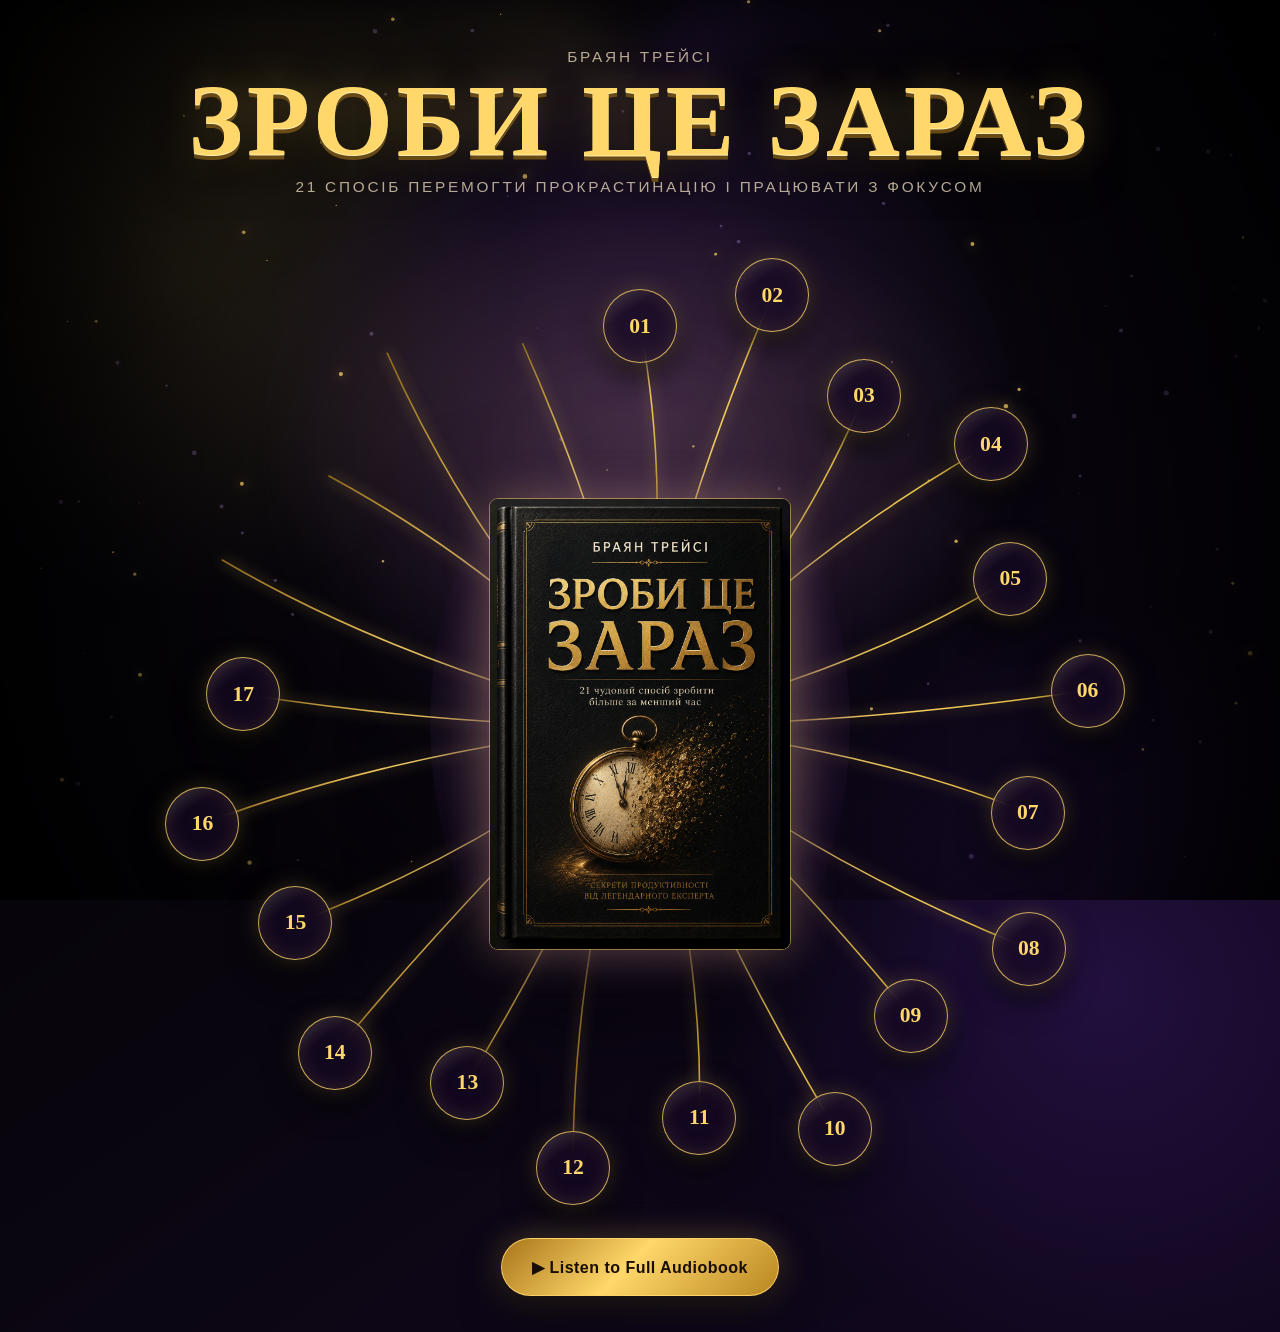
==== index.html @ 3f99ee93 "feat: ініціалізація mind map проєкту без великих аудіофайлів" ====
<!doctype html>
<html lang="uk">
  <head>
    <meta charset="utf-8" />
    <meta name="viewport" content="width=device-width, initial-scale=1" />
    <title>Зроби це зараз | Інтерактивна карта знань</title>
    <meta
      name="description"
      content="Преміальна інтерактивна карта знань за книгою Браяна Трейсі «Зроби це зараз»."
    />
    <link rel="stylesheet" href="css/style.css" />
  </head>
  <body>
    <main class="app" aria-label="Інтерактивна карта знань книги Зроби це зараз">
      <canvas class="particles" id="particles" aria-hidden="true"></canvas>
      <div class="ambient ambient-a" aria-hidden="true"></div>
      <div class="ambient ambient-b" aria-hidden="true"></div>
      <div class="vignette" aria-hidden="true"></div>

      <header class="top-panel">
        <p class="eyebrow">Браян Трейсі</p>
        <h1>Зроби це зараз</h1>
        <p class="tagline">21 спосіб перемогти прокрастинацію і працювати з фокусом</p>
      </header>

      <section class="map-stage" aria-label="Карта розділів">
        <svg class="connection-svg" id="connectionSvg" viewBox="0 0 1000 1000" aria-hidden="true"></svg>

        <button class="book-core" id="bookButton" type="button" aria-label="Відкрити інформацію про книгу">
          <span class="book-halo" aria-hidden="true"></span>
          <img src="images/book-cover.png" alt="Обкладинка книги «Зроби це зараз»" />
        </button>

        <div class="nodes-layer" id="nodesLayer"></div>
      </section>

      <section class="main-audio" aria-label="Повна аудіокнига">
        <button class="listen-button" id="mainPlayButton" type="button">
          <span aria-hidden="true">▶</span>
          Listen to Full Audiobook
        </button>

        <div class="audio-panel" id="mainAudioPanel" hidden>
          <div class="eq" id="mainEq" aria-hidden="true">
            <i></i><i></i><i></i><i></i><i></i><i></i>
          </div>
          <div class="audio-meta">
            <span id="mainCurrent">0:00</span>
            <input id="mainProgress" type="range" min="0" max="100" value="0" aria-label="Прогрес повної аудіокниги" />
            <span id="mainDuration">0:00</span>
          </div>
        </div>
      </section>

      <section class="chapter-modal" id="chapterModal" role="dialog" aria-modal="true" aria-labelledby="chapterTitle" hidden>
        <div class="modal-scrim" data-close-chapter></div>
        <article class="chapter-dialog">
          <button class="close-button" type="button" aria-label="Закрити розділ" data-close-chapter>×</button>
          <div class="chapter-topline">
            <span id="chapterNumber">РОЗДІЛ 01</span>
            <span id="participantName">Ім'я учасника 1</span>
          </div>
          <h2 id="chapterTitle">Назва розділу</h2>

          <div class="chapter-section">
            <h3>КОРОТКИЙ ЗМІСТ</h3>
            <p id="chapterSummary"></p>
          </div>

          <div class="chapter-section">
            <h3>ГОЛОВНА ІДЕЯ</h3>
            <p id="chapterIdea"></p>
          </div>

          <div class="chapter-section quote-section">
            <h3>ЦИТАТА</h3>
            <blockquote id="chapterQuote"></blockquote>
          </div>

          <div class="chapter-player">
            <button class="chapter-play" id="chapterPlayButton" type="button" aria-label="Увімкнути аудіо розділу">
              <span id="chapterPlayIcon">▶</span>
            </button>
            <div class="chapter-progress-wrap">
              <div class="chapter-time">
                <span id="chapterCurrent">0:00</span>
                <span id="chapterDuration">0:00</span>
              </div>
              <input id="chapterProgress" type="range" min="0" max="100" value="0" aria-label="Прогрес аудіо розділу" />
            </div>
            <div class="mini-eq" id="chapterEq" aria-hidden="true">
              <i></i><i></i><i></i><i></i>
            </div>
          </div>
        </article>
      </section>

      <section class="book-modal" id="bookModal" role="dialog" aria-modal="true" aria-labelledby="bookModalTitle" hidden>
        <div class="modal-scrim" data-close-book></div>
        <article class="book-dialog">
          <button class="close-button" type="button" aria-label="Закрити інформацію про книгу" data-close-book>×</button>
          <div class="book-page">
            <p class="page-label">Книга</p>
            <h2 id="bookModalTitle">Зроби це зараз</h2>
            <p class="book-author">Браян Трейсі</p>
            <p>
              Практичний посібник про те, як обирати найважливіші задачі, починати без зволікань
              і створювати щоденну систему продуктивності.
            </p>
          </div>
          <div class="book-page">
            <p class="page-label">Інсайти</p>
            <p>
              Центральна ідея книги: спочатку потрібно виконувати найважчу й найціннішу справу,
              бо саме вона найсильніше рухає людину до результату.
            </p>
            <p>
              Цей сайт оформлений як карта знань: кожен вузол відкриває окрему думку, цитату
              та аудіо відповідного розділу.
            </p>
          </div>
        </article>
      </section>

      <audio id="mainAudio" preload="metadata" src="audio/audiobook.mp3"></audio>
      <audio id="chapterAudio" preload="metadata"></audio>
    </main>

    <script src="js/script.js"></script>
  </body>
</html>
---- css/style.css ----
:root {
  --black: #07050b;
  --purple: #190b2c;
  --purple-2: #2a114b;
  --purple-glow: #a855f7;
  --gold: #d4af37;
  --gold-2: #ffd76a;
  --paper: #f5e6c8;
  --muted: rgba(245, 230, 200, 0.72);
  --panel: rgba(20, 9, 34, 0.86);
  --line: rgba(255, 215, 106, 0.84);
  --ease: cubic-bezier(0.22, 1, 0.36, 1);
}

* {
  box-sizing: border-box;
}

html {
  min-height: 100%;
  color-scheme: dark;
}

body {
  min-height: 100%;
  margin: 0;
  overflow-x: hidden;
  color: var(--paper);
  background:
    radial-gradient(circle at 50% 30%, rgba(168, 85, 247, 0.24), transparent 34%),
    radial-gradient(circle at 14% 20%, rgba(255, 215, 106, 0.12), transparent 22%),
    radial-gradient(circle at 86% 74%, rgba(124, 58, 237, 0.18), transparent 26%),
    linear-gradient(145deg, #050408 0%, var(--black) 42%, #120720 100%);
  font-family: Inter, "Segoe UI", Arial, sans-serif;
}

button,
input {
  font: inherit;
}

button {
  cursor: pointer;
}

.app {
  position: relative;
  min-height: 100vh;
  padding: clamp(22px, 4vw, 48px) 18px 36px;
  isolation: isolate;
  overflow: hidden;
}

.particles,
.ambient,
.vignette {
  position: fixed;
  inset: 0;
  pointer-events: none;
}

.particles {
  z-index: -5;
}

.ambient {
  z-index: -4;
  filter: blur(26px);
  opacity: 0.72;
}

.ambient-a {
  background: conic-gradient(from 240deg at 50% 10%, transparent, rgba(255, 215, 106, 0.13), transparent 34%, rgba(168, 85, 247, 0.16), transparent 58%);
  animation: driftLight 16s ease-in-out infinite alternate;
}

.ambient-b {
  background: radial-gradient(ellipse at 50% 50%, rgba(255, 215, 106, 0.18), transparent 42%);
  transform: translate3d(calc(var(--mx, 0) * 22px), calc(var(--my, 0) * 16px), 0);
}

.vignette {
  z-index: -1;
  background:
    radial-gradient(circle at center, transparent 48%, rgba(0, 0, 0, 0.58) 82%, rgba(0, 0, 0, 0.9) 100%),
    linear-gradient(90deg, rgba(0, 0, 0, 0.42), transparent 20%, transparent 80%, rgba(0, 0, 0, 0.42));
}

.top-panel {
  width: min(940px, 100%);
  margin: 0 auto;
  text-align: center;
  text-transform: uppercase;
}

.eyebrow,
.tagline {
  margin: 0;
  color: var(--muted);
  letter-spacing: 0.18em;
  font-size: clamp(0.76rem, 1.5vw, 0.96rem);
}

.top-panel h1 {
  margin: 8px 0 10px;
  color: var(--gold-2);
  font-family: Georgia, "Times New Roman", serif;
  font-size: clamp(2.5rem, 8vw, 7rem);
  line-height: 0.92;
  letter-spacing: 0.04em;
  text-shadow:
    0 1px 0 #fff0af,
    0 5px 0 #684a17,
    0 20px 42px rgba(0, 0, 0, 0.82),
    0 0 42px rgba(255, 215, 106, 0.34);
}

.map-stage {
  position: relative;
  width: min(1020px, 96vw);
  aspect-ratio: 1;
  margin: clamp(8px, 2vw, 18px) auto 0;
  transform: translate3d(calc(var(--mx, 0) * 12px), calc(var(--my, 0) * 10px), 0);
}

.connection-svg,
.nodes-layer {
  position: absolute;
  inset: 0;
}

.connection-svg {
  width: 100%;
  height: 100%;
  overflow: visible;
}

.connection-svg path {
  fill: none;
  stroke: url("#goldLine");
  stroke-width: 1.55;
  stroke-linecap: round;
  filter: drop-shadow(0 0 7px rgba(255, 215, 106, 0.7));
}

.book-core {
  position: absolute;
  left: 50%;
  top: 50%;
  z-index: 3;
  width: clamp(170px, 26vw, 300px);
  padding: 0;
  border: 0;
  background: transparent;
  transform: translate(-50%, -50%) perspective(900px) rotateX(calc(var(--my, 0) * -5deg)) rotateY(calc(var(--mx, 0) * 7deg));
  filter: drop-shadow(0 34px 52px rgba(0, 0, 0, 0.88));
  animation: bookBreath 5.2s ease-in-out infinite;
}

.book-core img {
  position: relative;
  z-index: 1;
  display: block;
  width: 100%;
  border-radius: 8px;
  box-shadow:
    0 0 0 1px rgba(255, 215, 106, 0.48),
    0 0 46px rgba(255, 215, 106, 0.28),
    0 0 74px rgba(168, 85, 247, 0.22);
}

.book-core:hover img,
.book-core:focus-visible img {
  box-shadow:
    0 0 0 1px rgba(255, 215, 106, 0.92),
    0 0 70px rgba(255, 215, 106, 0.44),
    0 0 86px rgba(168, 85, 247, 0.34);
}

.book-halo {
  position: absolute;
  inset: -20%;
  border-radius: 50%;
  background:
    radial-gradient(circle, rgba(255, 215, 106, 0.24), transparent 58%),
    radial-gradient(circle, rgba(168, 85, 247, 0.2), transparent 70%);
  animation: haloPulse 3.4s ease-in-out infinite;
}

.chapter-node {
  position: absolute;
  z-index: 2;
  width: clamp(48px, 6.8vw, 74px);
  height: clamp(48px, 6.8vw, 74px);
  border: 1px solid rgba(255, 215, 106, 0.78);
  border-radius: 50%;
  color: var(--gold-2);
  background:
    linear-gradient(145deg, rgba(255, 255, 255, 0.12), transparent 32%),
    rgba(21, 9, 36, 0.72);
  box-shadow:
    inset 0 0 20px rgba(255, 215, 106, 0.12),
    0 0 20px rgba(255, 215, 106, 0.18),
    0 14px 32px rgba(0, 0, 0, 0.7);
  backdrop-filter: blur(14px);
  opacity: 0;
  transform: translate(-50%, -50%) scale(0.42);
  transition: opacity 0.5s var(--ease), transform 0.5s var(--ease), box-shadow 0.25s ease;
}

.chapter-node.is-visible {
  opacity: 1;
  transform: translate(-50%, -50%) scale(1);
}

.chapter-node strong {
  display: block;
  font-family: Georgia, "Times New Roman", serif;
  font-size: clamp(1rem, 2vw, 1.35rem);
  line-height: 1;
}

.chapter-node:hover,
.chapter-node:focus-visible {
  transform: translate(-50%, -50%) scale(1.12);
  box-shadow:
    inset 0 0 22px rgba(255, 215, 106, 0.18),
    0 0 28px rgba(255, 215, 106, 0.48),
    0 0 38px rgba(168, 85, 247, 0.32);
}

.main-audio {
  width: min(560px, 94vw);
  margin: 4px auto 0;
  text-align: center;
}

.listen-button {
  position: relative;
  min-height: 58px;
  padding: 0 30px;
  border: 1px solid rgba(255, 215, 106, 0.88);
  border-radius: 999px;
  overflow: hidden;
  color: #170d03;
  background: linear-gradient(135deg, #a87519, var(--gold-2) 46%, #b88620);
  box-shadow: 0 18px 42px rgba(0, 0, 0, 0.58), 0 0 34px rgba(255, 215, 106, 0.28);
  font-weight: 800;
  letter-spacing: 0.03em;
  transition: transform 0.2s ease, box-shadow 0.2s ease;
}

.listen-button:hover,
.listen-button:focus-visible {
  transform: translateY(-3px);
  box-shadow: 0 22px 48px rgba(0, 0, 0, 0.68), 0 0 50px rgba(255, 215, 106, 0.46);
}

.audio-panel {
  margin-top: 14px;
  padding: 16px;
  border: 1px solid rgba(255, 215, 106, 0.28);
  border-radius: 8px;
  background: rgba(12, 6, 20, 0.78);
  box-shadow: inset 0 0 24px rgba(168, 85, 247, 0.1), 0 18px 44px rgba(0, 0, 0, 0.44);
  backdrop-filter: blur(18px);
}

.audio-meta,
.chapter-time {
  display: grid;
  grid-template-columns: 48px 1fr 48px;
  gap: 10px;
  align-items: center;
  color: var(--muted);
  font-size: 0.9rem;
}

input[type="range"] {
  width: 100%;
  accent-color: var(--gold-2);
}

.eq,
.mini-eq {
  display: flex;
  align-items: end;
  justify-content: center;
  gap: 5px;
}

.eq {
  height: 25px;
  margin-bottom: 12px;
}

.mini-eq {
  width: 54px;
  height: 26px;
}

.eq i,
.mini-eq i {
  width: 5px;
  height: 8px;
  border-radius: 99px;
  background: var(--gold-2);
  box-shadow: 0 0 14px rgba(255, 215, 106, 0.8);
  animation: eqMove 0.78s ease-in-out infinite alternate;
  animation-play-state: paused;
}

.eq.is-playing i,
.mini-eq.is-playing i {
  animation-play-state: running;
}

.eq i:nth-child(2), .mini-eq i:nth-child(2) { animation-delay: 0.1s; }
.eq i:nth-child(3), .mini-eq i:nth-child(3) { animation-delay: 0.2s; }
.eq i:nth-child(4), .mini-eq i:nth-child(4) { animation-delay: 0.3s; }
.eq i:nth-child(5) { animation-delay: 0.4s; }
.eq i:nth-child(6) { animation-delay: 0.5s; }

.chapter-modal,
.book-modal {
  position: fixed;
  inset: 0;
  z-index: 20;
  display: grid;
  place-items: center;
  padding: 18px;
}

.chapter-modal[hidden],
.book-modal[hidden],
.audio-panel[hidden] {
  display: none;
}

.modal-scrim {
  position: absolute;
  inset: 0;
  background: rgba(3, 2, 8, 0.72);
  backdrop-filter: blur(18px);
}

.chapter-dialog {
  position: relative;
  z-index: 1;
  width: min(720px, 94vw);
  max-height: min(760px, 90vh);
  overflow-y: auto;
  padding: clamp(26px, 4vw, 44px);
  border: 1px solid rgba(192, 132, 252, 0.86);
  border-radius: 8px;
  background:
    linear-gradient(145deg, rgba(255, 255, 255, 0.08), transparent 30%),
    radial-gradient(circle at 50% 0%, rgba(168, 85, 247, 0.28), transparent 36%),
    rgba(25, 11, 44, 0.94);
  box-shadow:
    0 0 0 1px rgba(255, 255, 255, 0.05),
    0 0 34px rgba(168, 85, 247, 0.6),
    0 0 90px rgba(91, 33, 182, 0.44),
    0 28px 90px rgba(0, 0, 0, 0.82);
  animation: modalIn 0.42s var(--ease) both;
}

.chapter-topline {
  display: flex;
  justify-content: space-between;
  gap: 14px;
  color: var(--gold-2);
  font-size: 0.84rem;
  font-weight: 800;
  letter-spacing: 0.12em;
  text-transform: uppercase;
}

.chapter-dialog h2 {
  margin: 14px 42px 24px 0;
  color: #ffffff;
  font-family: Georgia, "Times New Roman", serif;
  font-size: clamp(2rem, 5vw, 3.8rem);
  line-height: 1.02;
  text-shadow: 0 0 28px rgba(168, 85, 247, 0.52);
}

.chapter-section {
  margin-top: 20px;
}

.chapter-section h3 {
  margin: 0 0 8px;
  color: var(--gold-2);
  font-size: 0.82rem;
  letter-spacing: 0.16em;
}

.chapter-section p,
.chapter-section blockquote {
  margin: 0;
  color: rgba(245, 230, 200, 0.86);
  font-size: 1rem;
  line-height: 1.68;
}

.quote-section blockquote {
  padding: 14px 0 0 18px;
  border-left: 2px solid var(--purple-glow);
  color: #fff5c8;
  font-style: italic;
}

.chapter-player {
  display: grid;
  grid-template-columns: 52px 1fr 58px;
  gap: 14px;
  align-items: center;
  margin-top: 28px;
  padding: 14px;
  border: 1px solid rgba(255, 215, 106, 0.28);
  border-radius: 8px;
  background: rgba(6, 4, 11, 0.42);
}

.chapter-play {
  width: 46px;
  height: 46px;
  border: 1px solid rgba(255, 215, 106, 0.72);
  border-radius: 50%;
  color: #1b1006;
  background: linear-gradient(135deg, var(--gold), var(--gold-2));
  box-shadow: 0 0 24px rgba(255, 215, 106, 0.36);
  font-weight: 900;
}

.chapter-time {
  grid-template-columns: auto auto;
  justify-content: space-between;
  margin-bottom: 6px;
}

.close-button {
  position: absolute;
  top: 14px;
  right: 14px;
  width: 40px;
  height: 40px;
  border: 1px solid rgba(192, 132, 252, 0.64);
  border-radius: 50%;
  color: #fff;
  background: rgba(255, 255, 255, 0.08);
  font-size: 1.5rem;
  line-height: 1;
  box-shadow: 0 0 18px rgba(168, 85, 247, 0.28);
}

.close-button:hover,
.close-button:focus-visible {
  background: rgba(168, 85, 247, 0.28);
}

.book-dialog {
  position: relative;
  z-index: 1;
  width: min(900px, 94vw);
  display: grid;
  grid-template-columns: 1fr 1fr;
  border: 1px solid rgba(255, 215, 106, 0.42);
  border-radius: 8px;
  overflow: hidden;
  box-shadow: 0 28px 90px rgba(0, 0, 0, 0.84), 0 0 48px rgba(255, 215, 106, 0.18);
  animation: modalIn 0.42s var(--ease) both;
}

.book-page {
  min-height: 450px;
  padding: clamp(30px, 5vw, 58px);
  color: #211407;
  background:
    radial-gradient(circle at 20% 12%, rgba(255, 255, 255, 0.42), transparent 20%),
    linear-gradient(145deg, #f6e6c3, #c9a35e);
  box-shadow: inset 0 0 45px rgba(42, 29, 20, 0.28);
}

.book-page + .book-page {
  border-left: 1px solid rgba(42, 29, 20, 0.34);
}

.page-label,
.book-author {
  margin: 0 0 10px;
  color: #7a5518;
  font-weight: 800;
  letter-spacing: 0.12em;
  text-transform: uppercase;
}

.book-page h2 {
  margin: 0 0 12px;
  font-family: Georgia, "Times New Roman", serif;
  font-size: clamp(2.2rem, 5vw, 4rem);
  line-height: 1;
}

.book-page p {
  line-height: 1.7;
}

@keyframes bookBreath {
  0%, 100% { margin-top: 0; }
  50% { margin-top: -12px; }
}

@keyframes haloPulse {
  0%, 100% { opacity: 0.54; transform: scale(0.88); }
  50% { opacity: 0.92; transform: scale(1.16); }
}

@keyframes driftLight {
  to { transform: translateY(4%) scale(1.04); }
}

@keyframes eqMove {
  to { height: 24px; }
}

@keyframes modalIn {
  from { opacity: 0; transform: scale(0.9) translateY(16px); filter: blur(10px); }
  to { opacity: 1; transform: scale(1) translateY(0); filter: blur(0); }
}

@media (max-width: 760px) {
  .app {
    padding-inline: 10px;
  }

  .map-stage {
    width: min(620px, 118vw);
    margin-left: 50%;
    transform: translateX(-50%);
  }

  .chapter-node {
    width: 46px;
    height: 46px;
  }

  .chapter-topline,
  .chapter-player {
    grid-template-columns: 1fr;
  }

  .chapter-topline {
    display: grid;
  }

  .mini-eq {
    width: 100%;
  }

  .book-dialog {
    grid-template-columns: 1fr;
    max-height: 90vh;
    overflow-y: auto;
  }

  .book-page {
    min-height: auto;
  }

  .book-page + .book-page {
    border-left: 0;
    border-top: 1px solid rgba(42, 29, 20, 0.34);
  }
}

@media (prefers-reduced-motion: reduce) {
  *,
  *::before,
  *::after {
    animation-duration: 0.001ms !important;
    animation-iteration-count: 1 !important;
    transition-duration: 0.001ms !important;
    scroll-behavior: auto !important;
  }
}
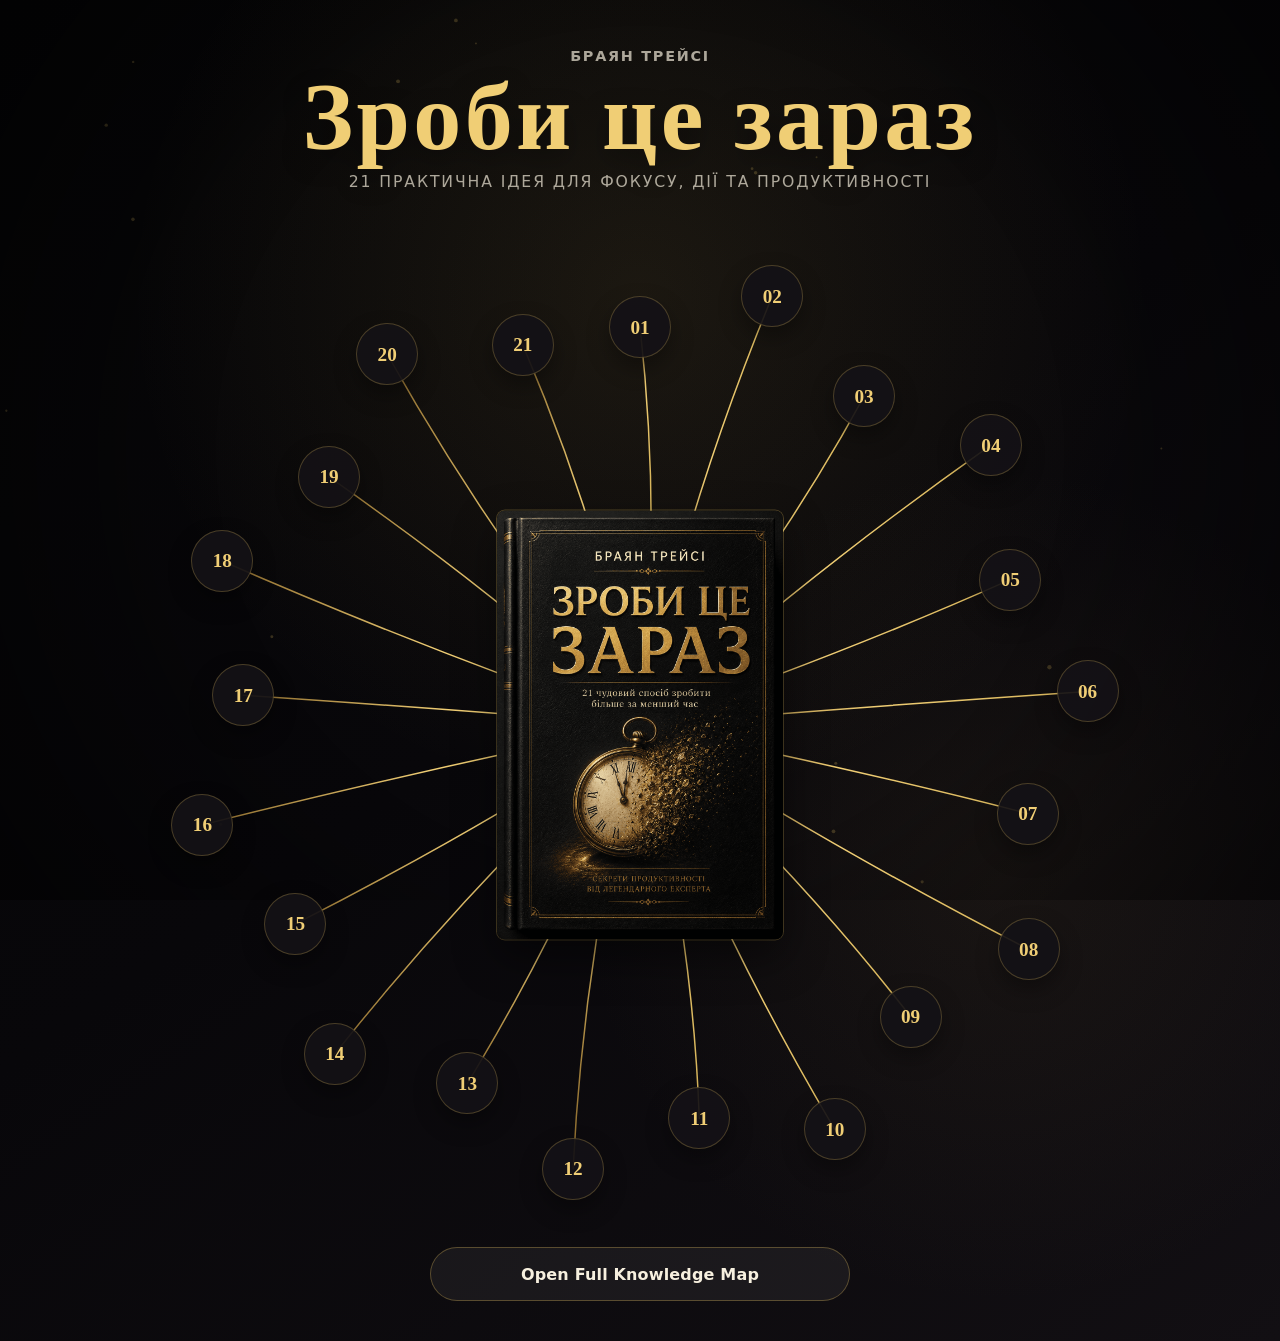
==== commit 6755468f: "fix: оновлення коду та виправлення в mind map" ====
--- a/index.html
+++ b/index.html
@@ -3,57 +3,40 @@
   <head>
     <meta charset="utf-8" />
     <meta name="viewport" content="width=device-width, initial-scale=1" />
-    <title>Зроби це зараз | Інтерактивна карта знань</title>
+    <title>Зроби це зараз | Knowledge Map</title>
     <meta
       name="description"
-      content="Преміальна інтерактивна карта знань за книгою Браяна Трейсі «Зроби це зараз»."
+      content="Швидка сучасна інтерактивна карта знань за книгою Браяна Трейсі «Зроби це зараз»."
     />
     <link rel="stylesheet" href="css/style.css" />
   </head>
   <body>
     <main class="app" aria-label="Інтерактивна карта знань книги Зроби це зараз">
       <canvas class="particles" id="particles" aria-hidden="true"></canvas>
-      <div class="ambient ambient-a" aria-hidden="true"></div>
-      <div class="ambient ambient-b" aria-hidden="true"></div>
-      <div class="vignette" aria-hidden="true"></div>
 
-      <header class="top-panel">
+      <header class="hero">
         <p class="eyebrow">Браян Трейсі</p>
         <h1>Зроби це зараз</h1>
-        <p class="tagline">21 спосіб перемогти прокрастинацію і працювати з фокусом</p>
+        <p class="tagline">21 практична ідея для фокусу, дії та продуктивності</p>
       </header>
 
       <section class="map-stage" aria-label="Карта розділів">
         <svg class="connection-svg" id="connectionSvg" viewBox="0 0 1000 1000" aria-hidden="true"></svg>
 
         <button class="book-core" id="bookButton" type="button" aria-label="Відкрити інформацію про книгу">
-          <span class="book-halo" aria-hidden="true"></span>
           <img src="images/book-cover.png" alt="Обкладинка книги «Зроби це зараз»" />
         </button>
 
-        <div class="nodes-layer" id="nodesLayer"></div>
+        <div class="nodes-layer" id="nodesLayer" aria-label="Розділи книги"></div>
       </section>
 
-      <section class="main-audio" aria-label="Повна аудіокнига">
-        <button class="listen-button" id="mainPlayButton" type="button">
-          <span aria-hidden="true">▶</span>
-          Listen to Full Audiobook
-        </button>
-
-        <div class="audio-panel" id="mainAudioPanel" hidden>
-          <div class="eq" id="mainEq" aria-hidden="true">
-            <i></i><i></i><i></i><i></i><i></i><i></i>
-          </div>
-          <div class="audio-meta">
-            <span id="mainCurrent">0:00</span>
-            <input id="mainProgress" type="range" min="0" max="100" value="0" aria-label="Прогрес повної аудіокниги" />
-            <span id="mainDuration">0:00</span>
-          </div>
-        </div>
-      </section>
+      <nav class="knowledge-cta" aria-label="Повна карта знань">
+        <!-- Replace link with your final mind map page -->
+        <a class="map-link" href="knowledge-map.html">Open Full Knowledge Map</a>
+      </nav>
 
       <section class="chapter-modal" id="chapterModal" role="dialog" aria-modal="true" aria-labelledby="chapterTitle" hidden>
-        <div class="modal-scrim" data-close-chapter></div>
+        <button class="modal-scrim" type="button" aria-label="Закрити розділ" data-close-chapter></button>
         <article class="chapter-dialog">
           <button class="close-button" type="button" aria-label="Закрити розділ" data-close-chapter>×</button>
           <div class="chapter-topline">
@@ -62,20 +45,20 @@
           </div>
           <h2 id="chapterTitle">Назва розділу</h2>
 
-          <div class="chapter-section">
-            <h3>КОРОТКИЙ ЗМІСТ</h3>
+          <section class="chapter-section" aria-labelledby="summaryHeading">
+            <h3 id="summaryHeading">КОРОТКИЙ ЗМІСТ</h3>
             <p id="chapterSummary"></p>
-          </div>
+          </section>
 
-          <div class="chapter-section">
-            <h3>ГОЛОВНА ІДЕЯ</h3>
+          <section class="chapter-section" aria-labelledby="ideaHeading">
+            <h3 id="ideaHeading">ГОЛОВНА ІДЕЯ</h3>
             <p id="chapterIdea"></p>
-          </div>
+          </section>
 
-          <div class="chapter-section quote-section">
-            <h3>ЦИТАТА</h3>
+          <section class="chapter-section quote-section" aria-labelledby="quoteHeading">
+            <h3 id="quoteHeading">ЦИТАТА</h3>
             <blockquote id="chapterQuote"></blockquote>
-          </div>
+          </section>
 
           <div class="chapter-player">
             <button class="chapter-play" id="chapterPlayButton" type="button" aria-label="Увімкнути аудіо розділу">
@@ -88,15 +71,12 @@
               </div>
               <input id="chapterProgress" type="range" min="0" max="100" value="0" aria-label="Прогрес аудіо розділу" />
             </div>
-            <div class="mini-eq" id="chapterEq" aria-hidden="true">
-              <i></i><i></i><i></i><i></i>
-            </div>
           </div>
         </article>
       </section>
 
       <section class="book-modal" id="bookModal" role="dialog" aria-modal="true" aria-labelledby="bookModalTitle" hidden>
-        <div class="modal-scrim" data-close-book></div>
+        <button class="modal-scrim" type="button" aria-label="Закрити інформацію про книгу" data-close-book></button>
         <article class="book-dialog">
           <button class="close-button" type="button" aria-label="Закрити інформацію про книгу" data-close-book>×</button>
           <div class="book-page">
@@ -104,25 +84,23 @@
             <h2 id="bookModalTitle">Зроби це зараз</h2>
             <p class="book-author">Браян Трейсі</p>
             <p>
-              Практичний посібник про те, як обирати найважливіші задачі, починати без зволікань
-              і створювати щоденну систему продуктивності.
+              Практичний посібник про те, як визначати найважливіші задачі, починати без зволікань
+              і будувати щоденну систему продуктивності.
             </p>
           </div>
           <div class="book-page">
             <p class="page-label">Інсайти</p>
             <p>
-              Центральна ідея книги: спочатку потрібно виконувати найважчу й найціннішу справу,
-              бо саме вона найсильніше рухає людину до результату.
+              Центральна думка книги: спочатку виконуйте найважчу й найціннішу справу,
+              бо саме вона найбільше впливає на результат.
             </p>
             <p>
-              Цей сайт оформлений як карта знань: кожен вузол відкриває окрему думку, цитату
-              та аудіо відповідного розділу.
+              Контент розділів редагується в масиві <code>chapters</code> у файлі <code>js/script.js</code>.
             </p>
           </div>
         </article>
       </section>
 
-      <audio id="mainAudio" preload="metadata" src="audio/audiobook.mp3"></audio>
       <audio id="chapterAudio" preload="metadata"></audio>
     </main>
 
--- a/css/style.css
+++ b/css/style.css
@@ -1,14 +1,16 @@
 :root {
-  --black: #07050b;
-  --purple: #190b2c;
-  --purple-2: #2a114b;
-  --purple-glow: #a855f7;
-  --gold: #d4af37;
-  --gold-2: #ffd76a;
-  --paper: #f5e6c8;
-  --muted: rgba(245, 230, 200, 0.72);
-  --panel: rgba(20, 9, 34, 0.86);
-  --line: rgba(255, 215, 106, 0.84);
+  --bg: #08070a;
+  --bg-soft: #111015;
+  --panel: #151218;
+  --panel-2: #1c1820;
+  --gold: #d6b45a;
+  --gold-strong: #f0ce75;
+  --text: #f7f0df;
+  --muted: rgba(247, 240, 223, 0.68);
+  --line: rgba(214, 180, 90, 0.62);
+  --border: rgba(214, 180, 90, 0.28);
+  --focus: #f0ce75;
+  --radius: 10px;
   --ease: cubic-bezier(0.22, 1, 0.36, 1);
 }
 
@@ -25,13 +27,12 @@
   min-height: 100%;
   margin: 0;
   overflow-x: hidden;
-  color: var(--paper);
+  color: var(--text);
   background:
-    radial-gradient(circle at 50% 30%, rgba(168, 85, 247, 0.24), transparent 34%),
-    radial-gradient(circle at 14% 20%, rgba(255, 215, 106, 0.12), transparent 22%),
-    radial-gradient(circle at 86% 74%, rgba(124, 58, 237, 0.18), transparent 26%),
-    linear-gradient(145deg, #050408 0%, var(--black) 42%, #120720 100%);
-  font-family: Inter, "Segoe UI", Arial, sans-serif;
+    radial-gradient(circle at 50% 22%, rgba(214, 180, 90, 0.1), transparent 32rem),
+    radial-gradient(circle at 78% 66%, rgba(88, 72, 44, 0.16), transparent 26rem),
+    linear-gradient(145deg, #050506 0%, var(--bg) 48%, #120f13 100%);
+  font-family: Inter, ui-sans-serif, system-ui, -apple-system, BlinkMacSystemFont, "Segoe UI", sans-serif;
 }
 
 button,
@@ -39,88 +40,85 @@
   font: inherit;
 }
 
+button,
+a {
+  -webkit-tap-highlight-color: transparent;
+}
+
 button {
   cursor: pointer;
+}
+
+button:focus-visible,
+a:focus-visible,
+input:focus-visible {
+  outline: 2px solid var(--focus);
+  outline-offset: 4px;
 }
 
 .app {
   position: relative;
   min-height: 100vh;
-  padding: clamp(22px, 4vw, 48px) 18px 36px;
+  padding: clamp(20px, 4vw, 48px) 16px 40px;
   isolation: isolate;
   overflow: hidden;
 }
 
-.particles,
-.ambient,
-.vignette {
+.app::after {
   position: fixed;
   inset: 0;
+  z-index: -1;
   pointer-events: none;
+  content: "";
+  background: radial-gradient(circle at center, transparent 54%, rgba(0, 0, 0, 0.5) 100%);
 }
 
 .particles {
-  z-index: -5;
-}
-
-.ambient {
-  z-index: -4;
-  filter: blur(26px);
-  opacity: 0.72;
-}
-
-.ambient-a {
-  background: conic-gradient(from 240deg at 50% 10%, transparent, rgba(255, 215, 106, 0.13), transparent 34%, rgba(168, 85, 247, 0.16), transparent 58%);
-  animation: driftLight 16s ease-in-out infinite alternate;
-}
-
-.ambient-b {
-  background: radial-gradient(ellipse at 50% 50%, rgba(255, 215, 106, 0.18), transparent 42%);
-  transform: translate3d(calc(var(--mx, 0) * 22px), calc(var(--my, 0) * 16px), 0);
-}
-
-.vignette {
-  z-index: -1;
-  background:
-    radial-gradient(circle at center, transparent 48%, rgba(0, 0, 0, 0.58) 82%, rgba(0, 0, 0, 0.9) 100%),
-    linear-gradient(90deg, rgba(0, 0, 0, 0.42), transparent 20%, transparent 80%, rgba(0, 0, 0, 0.42));
-}
-
-.top-panel {
-  width: min(940px, 100%);
+  position: fixed;
+  inset: 0;
+  z-index: -2;
+  pointer-events: none;
+}
+
+.hero {
+  width: min(920px, 100%);
   margin: 0 auto;
   text-align: center;
-  text-transform: uppercase;
 }
 
 .eyebrow,
 .tagline {
   margin: 0;
   color: var(--muted);
-  letter-spacing: 0.18em;
-  font-size: clamp(0.76rem, 1.5vw, 0.96rem);
-}
-
-.top-panel h1 {
+  letter-spacing: 0.12em;
+  text-transform: uppercase;
+}
+
+.eyebrow {
+  font-size: clamp(0.76rem, 1.2vw, 0.9rem);
+  font-weight: 700;
+}
+
+.tagline {
+  font-size: clamp(0.78rem, 1.4vw, 0.98rem);
+}
+
+.hero h1 {
   margin: 8px 0 10px;
-  color: var(--gold-2);
+  color: var(--gold-strong);
   font-family: Georgia, "Times New Roman", serif;
-  font-size: clamp(2.5rem, 8vw, 7rem);
-  line-height: 0.92;
-  letter-spacing: 0.04em;
-  text-shadow:
-    0 1px 0 #fff0af,
-    0 5px 0 #684a17,
-    0 20px 42px rgba(0, 0, 0, 0.82),
-    0 0 42px rgba(255, 215, 106, 0.34);
+  font-size: clamp(2.35rem, 7.5vw, 6.6rem);
+  line-height: 0.94;
+  letter-spacing: 0.035em;
+  text-shadow: 0 10px 26px rgba(0, 0, 0, 0.38);
 }
 
 .map-stage {
   position: relative;
-  width: min(1020px, 96vw);
+  width: min(var(--stage-size, 1020px), 96vw);
   aspect-ratio: 1;
-  margin: clamp(8px, 2vw, 18px) auto 0;
-  transform: translate3d(calc(var(--mx, 0) * 12px), calc(var(--my, 0) * 10px), 0);
+  margin: clamp(12px, 2.5vw, 24px) auto 0;
+  contain: layout paint;
 }
 
 .connection-svg,
@@ -138,74 +136,51 @@
 .connection-svg path {
   fill: none;
   stroke: url("#goldLine");
-  stroke-width: 1.55;
+  stroke-width: 1.45;
   stroke-linecap: round;
-  filter: drop-shadow(0 0 7px rgba(255, 215, 106, 0.7));
 }
 
 .book-core {
   position: absolute;
   left: 50%;
   top: 50%;
-  z-index: 3;
-  width: clamp(170px, 26vw, 300px);
+  z-index: 2;
+  width: clamp(150px, var(--book-size, 24vw), 286px);
+  min-width: 128px;
   padding: 0;
   border: 0;
   background: transparent;
-  transform: translate(-50%, -50%) perspective(900px) rotateX(calc(var(--my, 0) * -5deg)) rotateY(calc(var(--mx, 0) * 7deg));
-  filter: drop-shadow(0 34px 52px rgba(0, 0, 0, 0.88));
-  animation: bookBreath 5.2s ease-in-out infinite;
+  transform: translate(-50%, -50%);
+  animation: bookFloat 6s ease-in-out infinite;
+  touch-action: manipulation;
 }
 
 .book-core img {
-  position: relative;
-  z-index: 1;
   display: block;
   width: 100%;
   border-radius: 8px;
-  box-shadow:
-    0 0 0 1px rgba(255, 215, 106, 0.48),
-    0 0 46px rgba(255, 215, 106, 0.28),
-    0 0 74px rgba(168, 85, 247, 0.22);
+  box-shadow: 0 18px 44px rgba(0, 0, 0, 0.48), 0 0 0 1px rgba(214, 180, 90, 0.32);
 }
 
 .book-core:hover img,
 .book-core:focus-visible img {
-  box-shadow:
-    0 0 0 1px rgba(255, 215, 106, 0.92),
-    0 0 70px rgba(255, 215, 106, 0.44),
-    0 0 86px rgba(168, 85, 247, 0.34);
-}
-
-.book-halo {
-  position: absolute;
-  inset: -20%;
-  border-radius: 50%;
-  background:
-    radial-gradient(circle, rgba(255, 215, 106, 0.24), transparent 58%),
-    radial-gradient(circle, rgba(168, 85, 247, 0.2), transparent 70%);
-  animation: haloPulse 3.4s ease-in-out infinite;
+  box-shadow: 0 20px 48px rgba(0, 0, 0, 0.54), 0 0 0 1px rgba(240, 206, 117, 0.62);
 }
 
 .chapter-node {
   position: absolute;
-  z-index: 2;
-  width: clamp(48px, 6.8vw, 74px);
-  height: clamp(48px, 6.8vw, 74px);
-  border: 1px solid rgba(255, 215, 106, 0.78);
+  z-index: 3;
+  width: var(--node-size, 62px);
+  height: var(--node-size, 62px);
+  border: 1px solid var(--border);
   border-radius: 50%;
-  color: var(--gold-2);
-  background:
-    linear-gradient(145deg, rgba(255, 255, 255, 0.12), transparent 32%),
-    rgba(21, 9, 36, 0.72);
-  box-shadow:
-    inset 0 0 20px rgba(255, 215, 106, 0.12),
-    0 0 20px rgba(255, 215, 106, 0.18),
-    0 14px 32px rgba(0, 0, 0, 0.7);
-  backdrop-filter: blur(14px);
+  color: var(--gold-strong);
+  background: rgba(20, 18, 22, 0.92);
+  box-shadow: 0 10px 22px rgba(0, 0, 0, 0.34);
   opacity: 0;
-  transform: translate(-50%, -50%) scale(0.42);
-  transition: opacity 0.5s var(--ease), transform 0.5s var(--ease), box-shadow 0.25s ease;
+  transform: translate(-50%, -50%) scale(0.72);
+  transition: opacity 0.32s var(--ease), transform 0.32s var(--ease), border-color 0.2s ease, background 0.2s ease;
+  touch-action: manipulation;
 }
 
 .chapter-node.is-visible {
@@ -216,173 +191,101 @@
 .chapter-node strong {
   display: block;
   font-family: Georgia, "Times New Roman", serif;
-  font-size: clamp(1rem, 2vw, 1.35rem);
+  font-size: clamp(0.95rem, 1.6vw, 1.2rem);
   line-height: 1;
 }
 
 .chapter-node:hover,
 .chapter-node:focus-visible {
-  transform: translate(-50%, -50%) scale(1.12);
-  box-shadow:
-    inset 0 0 22px rgba(255, 215, 106, 0.18),
-    0 0 28px rgba(255, 215, 106, 0.48),
-    0 0 38px rgba(168, 85, 247, 0.32);
-}
-
-.main-audio {
-  width: min(560px, 94vw);
-  margin: 4px auto 0;
-  text-align: center;
-}
-
-.listen-button {
-  position: relative;
-  min-height: 58px;
-  padding: 0 30px;
-  border: 1px solid rgba(255, 215, 106, 0.88);
+  border-color: rgba(240, 206, 117, 0.74);
+  background: #211c22;
+  transform: translate(-50%, -50%) scale(1.06);
+}
+
+.knowledge-cta {
+  width: min(420px, 92vw);
+  margin: 12px auto 0;
+}
+
+.map-link {
+  display: flex;
+  min-height: 54px;
+  align-items: center;
+  justify-content: center;
+  border: 1px solid rgba(214, 180, 90, 0.34);
   border-radius: 999px;
-  overflow: hidden;
-  color: #170d03;
-  background: linear-gradient(135deg, #a87519, var(--gold-2) 46%, #b88620);
-  box-shadow: 0 18px 42px rgba(0, 0, 0, 0.58), 0 0 34px rgba(255, 215, 106, 0.28);
-  font-weight: 800;
-  letter-spacing: 0.03em;
-  transition: transform 0.2s ease, box-shadow 0.2s ease;
-}
-
-.listen-button:hover,
-.listen-button:focus-visible {
-  transform: translateY(-3px);
-  box-shadow: 0 22px 48px rgba(0, 0, 0, 0.68), 0 0 50px rgba(255, 215, 106, 0.46);
-}
-
-.audio-panel {
-  margin-top: 14px;
-  padding: 16px;
-  border: 1px solid rgba(255, 215, 106, 0.28);
-  border-radius: 8px;
-  background: rgba(12, 6, 20, 0.78);
-  box-shadow: inset 0 0 24px rgba(168, 85, 247, 0.1), 0 18px 44px rgba(0, 0, 0, 0.44);
-  backdrop-filter: blur(18px);
-}
-
-.audio-meta,
-.chapter-time {
-  display: grid;
-  grid-template-columns: 48px 1fr 48px;
-  gap: 10px;
-  align-items: center;
-  color: var(--muted);
-  font-size: 0.9rem;
-}
-
-input[type="range"] {
-  width: 100%;
-  accent-color: var(--gold-2);
-}
-
-.eq,
-.mini-eq {
-  display: flex;
-  align-items: end;
-  justify-content: center;
-  gap: 5px;
-}
-
-.eq {
-  height: 25px;
-  margin-bottom: 12px;
-}
-
-.mini-eq {
-  width: 54px;
-  height: 26px;
-}
-
-.eq i,
-.mini-eq i {
-  width: 5px;
-  height: 8px;
-  border-radius: 99px;
-  background: var(--gold-2);
-  box-shadow: 0 0 14px rgba(255, 215, 106, 0.8);
-  animation: eqMove 0.78s ease-in-out infinite alternate;
-  animation-play-state: paused;
-}
-
-.eq.is-playing i,
-.mini-eq.is-playing i {
-  animation-play-state: running;
-}
-
-.eq i:nth-child(2), .mini-eq i:nth-child(2) { animation-delay: 0.1s; }
-.eq i:nth-child(3), .mini-eq i:nth-child(3) { animation-delay: 0.2s; }
-.eq i:nth-child(4), .mini-eq i:nth-child(4) { animation-delay: 0.3s; }
-.eq i:nth-child(5) { animation-delay: 0.4s; }
-.eq i:nth-child(6) { animation-delay: 0.5s; }
+  color: var(--text);
+  background: rgba(255, 255, 255, 0.055);
+  text-decoration: none;
+  font-weight: 700;
+  letter-spacing: 0.01em;
+  transition: transform 0.2s ease, background 0.2s ease, border-color 0.2s ease;
+}
+
+.map-link:hover,
+.map-link:focus-visible {
+  border-color: rgba(240, 206, 117, 0.58);
+  background: rgba(214, 180, 90, 0.1);
+  transform: translateY(-2px);
+}
 
 .chapter-modal,
 .book-modal {
   position: fixed;
   inset: 0;
-  z-index: 20;
+  z-index: 10;
   display: grid;
   place-items: center;
   padding: 18px;
 }
 
 .chapter-modal[hidden],
-.book-modal[hidden],
-.audio-panel[hidden] {
+.book-modal[hidden] {
   display: none;
 }
 
 .modal-scrim {
   position: absolute;
   inset: 0;
-  background: rgba(3, 2, 8, 0.72);
-  backdrop-filter: blur(18px);
-}
-
-.chapter-dialog {
+  border: 0;
+  background: rgba(0, 0, 0, 0.64);
+}
+
+.chapter-dialog,
+.book-dialog {
   position: relative;
   z-index: 1;
-  width: min(720px, 94vw);
+  border: 1px solid var(--border);
+  border-radius: var(--radius);
+  background: rgba(20, 18, 24, 0.98);
+  box-shadow: 0 28px 70px rgba(0, 0, 0, 0.56);
+  animation: modalIn 0.24s var(--ease) both;
+}
+
+.chapter-dialog {
+  width: min(700px, 94vw);
   max-height: min(760px, 90vh);
   overflow-y: auto;
-  padding: clamp(26px, 4vw, 44px);
-  border: 1px solid rgba(192, 132, 252, 0.86);
-  border-radius: 8px;
-  background:
-    linear-gradient(145deg, rgba(255, 255, 255, 0.08), transparent 30%),
-    radial-gradient(circle at 50% 0%, rgba(168, 85, 247, 0.28), transparent 36%),
-    rgba(25, 11, 44, 0.94);
-  box-shadow:
-    0 0 0 1px rgba(255, 255, 255, 0.05),
-    0 0 34px rgba(168, 85, 247, 0.6),
-    0 0 90px rgba(91, 33, 182, 0.44),
-    0 28px 90px rgba(0, 0, 0, 0.82);
-  animation: modalIn 0.42s var(--ease) both;
+  padding: clamp(24px, 4vw, 40px);
 }
 
 .chapter-topline {
   display: flex;
   justify-content: space-between;
   gap: 14px;
-  color: var(--gold-2);
-  font-size: 0.84rem;
+  color: var(--gold-strong);
+  font-size: 0.78rem;
   font-weight: 800;
-  letter-spacing: 0.12em;
+  letter-spacing: 0.1em;
   text-transform: uppercase;
 }
 
 .chapter-dialog h2 {
   margin: 14px 42px 24px 0;
-  color: #ffffff;
+  color: #fffaf0;
   font-family: Georgia, "Times New Roman", serif;
-  font-size: clamp(2rem, 5vw, 3.8rem);
-  line-height: 1.02;
-  text-shadow: 0 0 28px rgba(168, 85, 247, 0.52);
+  font-size: clamp(1.9rem, 4.6vw, 3.4rem);
+  line-height: 1.06;
 }
 
 .chapter-section {
@@ -391,53 +294,57 @@
 
 .chapter-section h3 {
   margin: 0 0 8px;
-  color: var(--gold-2);
-  font-size: 0.82rem;
-  letter-spacing: 0.16em;
+  color: var(--gold-strong);
+  font-size: 0.78rem;
+  letter-spacing: 0.12em;
 }
 
 .chapter-section p,
 .chapter-section blockquote {
   margin: 0;
-  color: rgba(245, 230, 200, 0.86);
-  font-size: 1rem;
-  line-height: 1.68;
+  color: rgba(247, 240, 223, 0.84);
+  line-height: 1.65;
 }
 
 .quote-section blockquote {
-  padding: 14px 0 0 18px;
-  border-left: 2px solid var(--purple-glow);
-  color: #fff5c8;
+  padding-left: 16px;
+  border-left: 2px solid rgba(214, 180, 90, 0.62);
   font-style: italic;
 }
 
 .chapter-player {
   display: grid;
-  grid-template-columns: 52px 1fr 58px;
+  grid-template-columns: 48px 1fr;
   gap: 14px;
   align-items: center;
-  margin-top: 28px;
+  margin-top: 26px;
   padding: 14px;
-  border: 1px solid rgba(255, 215, 106, 0.28);
+  border: 1px solid rgba(214, 180, 90, 0.22);
   border-radius: 8px;
-  background: rgba(6, 4, 11, 0.42);
+  background: rgba(255, 255, 255, 0.035);
 }
 
 .chapter-play {
-  width: 46px;
-  height: 46px;
-  border: 1px solid rgba(255, 215, 106, 0.72);
+  width: 44px;
+  height: 44px;
+  border: 1px solid rgba(240, 206, 117, 0.56);
   border-radius: 50%;
-  color: #1b1006;
-  background: linear-gradient(135deg, var(--gold), var(--gold-2));
-  box-shadow: 0 0 24px rgba(255, 215, 106, 0.36);
+  color: #141216;
+  background: var(--gold-strong);
   font-weight: 900;
 }
 
 .chapter-time {
-  grid-template-columns: auto auto;
+  display: flex;
   justify-content: space-between;
   margin-bottom: 6px;
+  color: var(--muted);
+  font-size: 0.86rem;
+}
+
+input[type="range"] {
+  width: 100%;
+  accent-color: var(--gold-strong);
 }
 
 .close-button {
@@ -446,45 +353,35 @@
   right: 14px;
   width: 40px;
   height: 40px;
-  border: 1px solid rgba(192, 132, 252, 0.64);
+  border: 1px solid rgba(247, 240, 223, 0.2);
   border-radius: 50%;
-  color: #fff;
-  background: rgba(255, 255, 255, 0.08);
+  color: var(--text);
+  background: rgba(255, 255, 255, 0.06);
   font-size: 1.5rem;
   line-height: 1;
-  box-shadow: 0 0 18px rgba(168, 85, 247, 0.28);
 }
 
 .close-button:hover,
 .close-button:focus-visible {
-  background: rgba(168, 85, 247, 0.28);
+  background: rgba(255, 255, 255, 0.12);
 }
 
 .book-dialog {
-  position: relative;
-  z-index: 1;
-  width: min(900px, 94vw);
+  width: min(880px, 94vw);
   display: grid;
   grid-template-columns: 1fr 1fr;
-  border: 1px solid rgba(255, 215, 106, 0.42);
-  border-radius: 8px;
   overflow: hidden;
-  box-shadow: 0 28px 90px rgba(0, 0, 0, 0.84), 0 0 48px rgba(255, 215, 106, 0.18);
-  animation: modalIn 0.42s var(--ease) both;
 }
 
 .book-page {
-  min-height: 450px;
-  padding: clamp(30px, 5vw, 58px);
-  color: #211407;
-  background:
-    radial-gradient(circle at 20% 12%, rgba(255, 255, 255, 0.42), transparent 20%),
-    linear-gradient(145deg, #f6e6c3, #c9a35e);
-  box-shadow: inset 0 0 45px rgba(42, 29, 20, 0.28);
+  min-height: 420px;
+  padding: clamp(28px, 5vw, 54px);
+  color: #21170b;
+  background: linear-gradient(145deg, #f4e3bd, #caa55f);
 }
 
 .book-page + .book-page {
-  border-left: 1px solid rgba(42, 29, 20, 0.34);
+  border-left: 1px solid rgba(33, 23, 11, 0.22);
 }
 
 .page-label,
@@ -492,71 +389,98 @@
   margin: 0 0 10px;
   color: #7a5518;
   font-weight: 800;
-  letter-spacing: 0.12em;
+  letter-spacing: 0.1em;
   text-transform: uppercase;
 }
 
 .book-page h2 {
   margin: 0 0 12px;
   font-family: Georgia, "Times New Roman", serif;
-  font-size: clamp(2.2rem, 5vw, 4rem);
+  font-size: clamp(2rem, 4.8vw, 3.8rem);
   line-height: 1;
 }
 
 .book-page p {
-  line-height: 1.7;
-}
-
-@keyframes bookBreath {
-  0%, 100% { margin-top: 0; }
-  50% { margin-top: -12px; }
-}
-
-@keyframes haloPulse {
-  0%, 100% { opacity: 0.54; transform: scale(0.88); }
-  50% { opacity: 0.92; transform: scale(1.16); }
-}
-
-@keyframes driftLight {
-  to { transform: translateY(4%) scale(1.04); }
-}
-
-@keyframes eqMove {
-  to { height: 24px; }
+  line-height: 1.68;
+}
+
+@keyframes bookFloat {
+  0%, 100% {
+    margin-top: 0;
+  }
+
+  50% {
+    margin-top: -8px;
+  }
 }
 
 @keyframes modalIn {
-  from { opacity: 0; transform: scale(0.9) translateY(16px); filter: blur(10px); }
-  to { opacity: 1; transform: scale(1) translateY(0); filter: blur(0); }
-}
-
-@media (max-width: 760px) {
+  from {
+    opacity: 0;
+    transform: translateY(10px) scale(0.98);
+  }
+
+  to {
+    opacity: 1;
+    transform: translateY(0) scale(1);
+  }
+}
+
+@media (min-width: 1920px) {
+  :root {
+    --stage-size: 1120px;
+    --book-size: 270px;
+    --node-size: 66px;
+  }
+}
+
+@media (max-width: 1024px) {
+  :root {
+    --stage-size: 860px;
+    --book-size: 230px;
+    --node-size: 58px;
+  }
+}
+
+@media (max-width: 768px) {
+  :root {
+    --stage-size: 700px;
+    --book-size: 200px;
+    --node-size: 54px;
+  }
+
   .app {
-    padding-inline: 10px;
+    padding-inline: 12px;
   }
 
   .map-stage {
-    width: min(620px, 118vw);
+    width: min(700px, 112vw);
     margin-left: 50%;
     transform: translateX(-50%);
   }
-
-  .chapter-node {
-    width: 46px;
-    height: 46px;
-  }
-
-  .chapter-topline,
+}
+
+@media (max-width: 520px) {
+  :root {
+    --stage-size: 560px;
+    --book-size: 170px;
+    --node-size: 50px;
+  }
+
+  .map-stage {
+    width: min(560px, 122vw);
+  }
+
+  .chapter-topline {
+    display: grid;
+  }
+
   .chapter-player {
     grid-template-columns: 1fr;
   }
 
-  .chapter-topline {
-    display: grid;
-  }
-
-  .mini-eq {
-    width: 100%;
+  .chapter-play {
+    justify-self: start;
   }
 
   .book-dialog {
@@ -571,7 +495,19 @@
 
   .book-page + .book-page {
     border-left: 0;
-    border-top: 1px solid rgba(42, 29, 20, 0.34);
+    border-top: 1px solid rgba(33, 23, 11, 0.22);
+  }
+}
+
+@media (max-width: 390px) {
+  :root {
+    --stage-size: 510px;
+    --book-size: 150px;
+    --node-size: 47px;
+  }
+
+  .map-stage {
+    width: min(510px, 128vw);
   }
 }
 
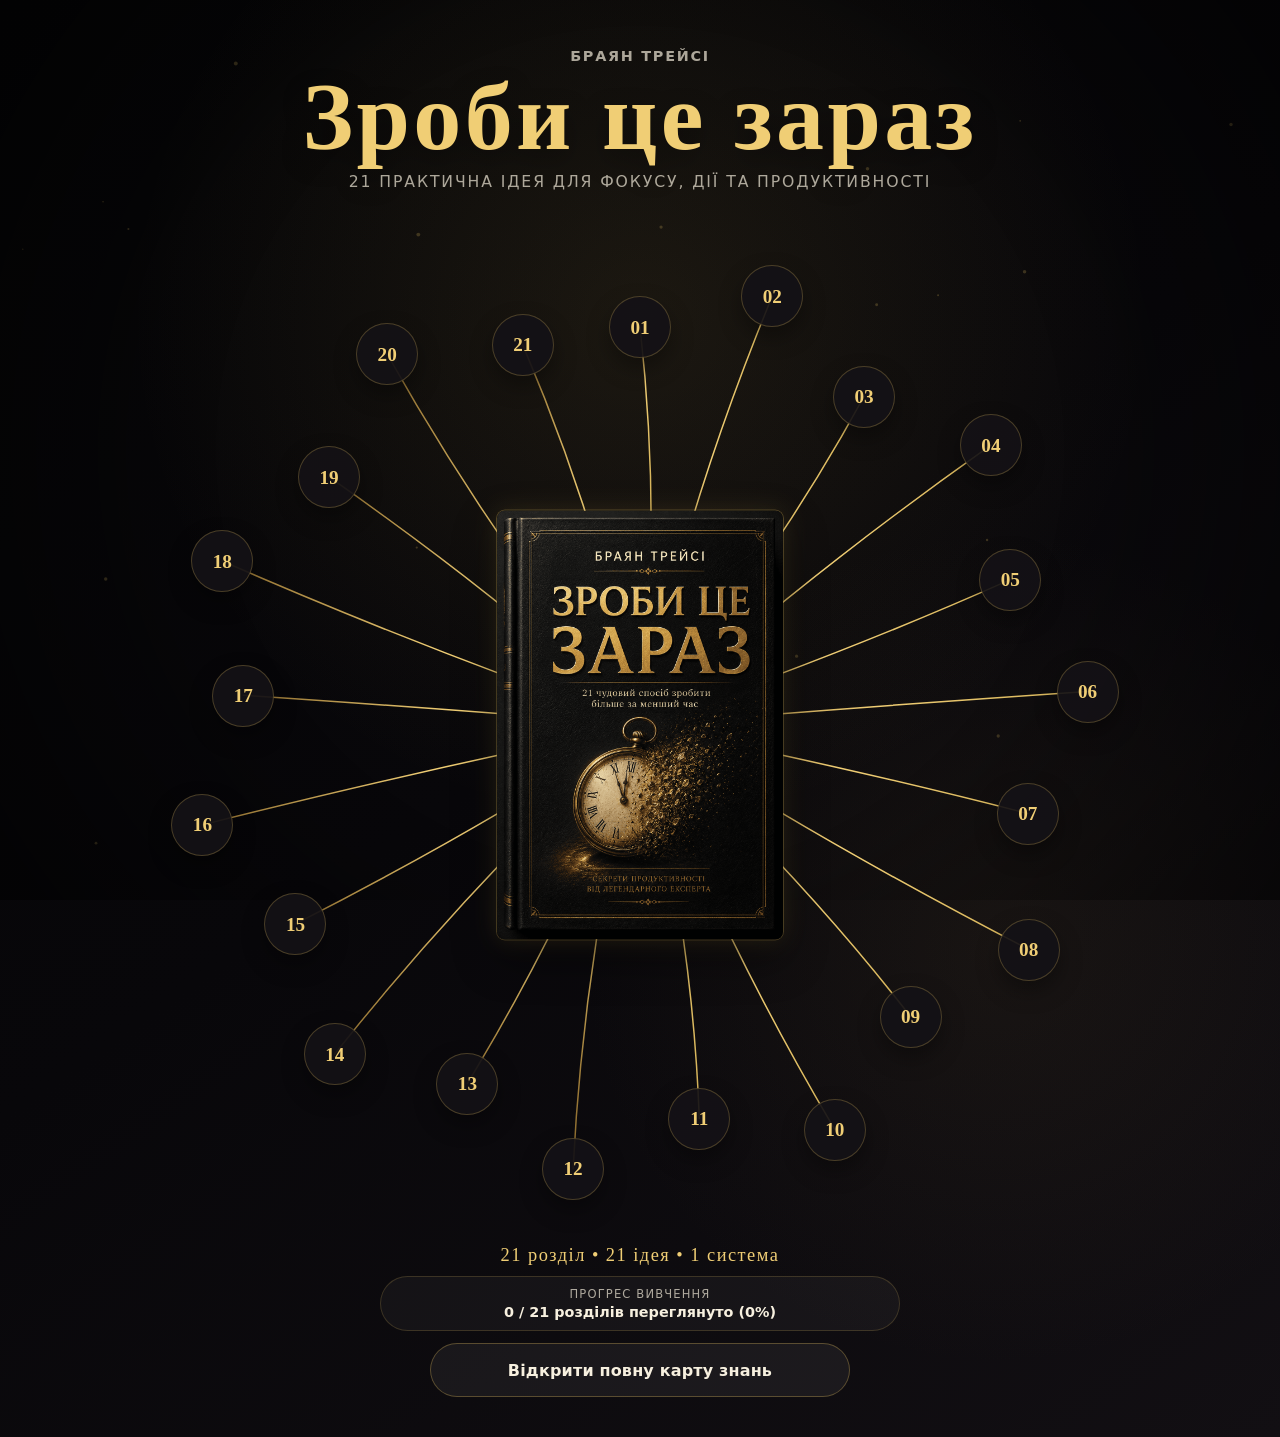
==== commit 4492aaa7: "fix: чергове оновлення коду та покращення інтерактивної карти" ====
--- a/index.html
+++ b/index.html
@@ -3,7 +3,7 @@
   <head>
     <meta charset="utf-8" />
     <meta name="viewport" content="width=device-width, initial-scale=1" />
-    <title>Зроби це зараз | Knowledge Map</title>
+    <title>Зроби це зараз | Карта знань</title>
     <meta
       name="description"
       content="Швидка сучасна інтерактивна карта знань за книгою Браяна Трейсі «Зроби це зараз»."
@@ -30,9 +30,17 @@
         <div class="nodes-layer" id="nodesLayer" aria-label="Розділи книги"></div>
       </section>
 
+      <section class="book-strip" aria-label="Підсумок карти знань">
+        <p>21 розділ • 21 ідея • 1 система</p>
+        <div class="progress-card" aria-live="polite">
+          <span>Прогрес вивчення</span>
+          <strong id="progressText">0 / 21 розділів переглянуто (0%)</strong>
+        </div>
+      </section>
+
       <nav class="knowledge-cta" aria-label="Повна карта знань">
         <!-- Replace link with your final mind map page -->
-        <a class="map-link" href="knowledge-map.html">Open Full Knowledge Map</a>
+        <a class="map-link" href="knowledge-map.html">Відкрити повну карту знань</a>
       </nav>
 
       <section class="chapter-modal" id="chapterModal" role="dialog" aria-modal="true" aria-labelledby="chapterTitle" hidden>
@@ -40,28 +48,29 @@
         <article class="chapter-dialog">
           <button class="close-button" type="button" aria-label="Закрити розділ" data-close-chapter>×</button>
           <div class="chapter-topline">
-            <span id="chapterNumber">РОЗДІЛ 01</span>
-            <span id="participantName">Ім'я учасника 1</span>
+            <span class="chapter-badge" id="chapterNumber">✦ Розділ 01</span>
+            <span class="participant-label" id="participantName">Ім'я учасника 1</span>
           </div>
           <h2 id="chapterTitle">Назва розділу</h2>
+          <div class="gold-divider" aria-hidden="true"></div>
 
           <section class="chapter-section" aria-labelledby="summaryHeading">
-            <h3 id="summaryHeading">КОРОТКИЙ ЗМІСТ</h3>
+            <h3 id="summaryHeading">Короткий зміст</h3>
             <p id="chapterSummary"></p>
           </section>
 
-          <section class="chapter-section" aria-labelledby="ideaHeading">
-            <h3 id="ideaHeading">ГОЛОВНА ІДЕЯ</h3>
+          <section class="chapter-section insight-section" aria-labelledby="ideaHeading">
+            <h3 id="ideaHeading">Головна ідея</h3>
             <p id="chapterIdea"></p>
           </section>
 
           <section class="chapter-section quote-section" aria-labelledby="quoteHeading">
-            <h3 id="quoteHeading">ЦИТАТА</h3>
+            <h3 id="quoteHeading">Ключова цитата</h3>
             <blockquote id="chapterQuote"></blockquote>
           </section>
 
-          <div class="chapter-player">
-            <button class="chapter-play" id="chapterPlayButton" type="button" aria-label="Увімкнути аудіо розділу">
+          <div class="chapter-player" aria-label="Аудіоплеєр розділу">
+            <button class="chapter-play" id="chapterPlayButton" type="button" aria-label="Увімкнути або поставити на паузу аудіо розділу">
               <span id="chapterPlayIcon">▶</span>
             </button>
             <div class="chapter-progress-wrap">
@@ -79,6 +88,9 @@
         <button class="modal-scrim" type="button" aria-label="Закрити інформацію про книгу" data-close-book></button>
         <article class="book-dialog">
           <button class="close-button" type="button" aria-label="Закрити інформацію про книгу" data-close-book>×</button>
+          <div class="book-page book-cover-page">
+            <img src="images/book-cover.png" alt="Обкладинка книги «Зроби це зараз»" />
+          </div>
           <div class="book-page">
             <p class="page-label">Книга</p>
             <h2 id="bookModalTitle">Зроби це зараз</h2>
@@ -87,15 +99,15 @@
               Практичний посібник про те, як визначати найважливіші задачі, починати без зволікань
               і будувати щоденну систему продуктивності.
             </p>
-          </div>
-          <div class="book-page">
-            <p class="page-label">Інсайти</p>
+            <p class="page-label">Що ви дізнаєтесь</p>
             <p>
               Центральна думка книги: спочатку виконуйте найважчу й найціннішу справу,
               бо саме вона найбільше впливає на результат.
             </p>
+            <p class="page-label">Подорож через 21 розділ</p>
             <p>
-              Контент розділів редагується в масиві <code>chapters</code> у файлі <code>js/script.js</code>.
+              Кожен розділ відкривається через інтерактивну карту. Натисніть на номер розділу,
+              щоб побачити короткий зміст, головну ідею та ключову цитату.
             </p>
           </div>
         </article>
--- a/css/style.css
+++ b/css/style.css
@@ -118,7 +118,7 @@
   width: min(var(--stage-size, 1020px), 96vw);
   aspect-ratio: 1;
   margin: clamp(12px, 2.5vw, 24px) auto 0;
-  contain: layout paint;
+  contain: layout;
 }
 
 .connection-svg,
@@ -159,7 +159,7 @@
   display: block;
   width: 100%;
   border-radius: 8px;
-  box-shadow: 0 18px 44px rgba(0, 0, 0, 0.48), 0 0 0 1px rgba(214, 180, 90, 0.32);
+  box-shadow: 0 0 25px rgba(214, 180, 90, 0.15), 0 18px 44px rgba(0, 0, 0, 0.48), 0 0 0 1px rgba(214, 180, 90, 0.32);
 }
 
 .book-core:hover img,
@@ -183,6 +183,61 @@
   touch-action: manipulation;
 }
 
+.chapter-node .node-label,
+.chapter-node .node-tooltip {
+  position: absolute;
+  pointer-events: none;
+}
+
+.chapter-node .node-label {
+  display: none;
+  left: 50%;
+  top: calc(100% + 4px);
+  width: 76px;
+  color: rgba(247, 240, 223, 0.78);
+  font-size: 0.62rem;
+  line-height: 1.15;
+  text-align: center;
+  transform: translateX(-50%);
+}
+
+.chapter-node .node-tooltip {
+  left: 50%;
+  bottom: calc(100% + 10px);
+  min-width: 170px;
+  padding: 10px 12px;
+  border: 1px solid rgba(214, 180, 90, 0.24);
+  border-radius: 8px;
+  color: var(--text);
+  background: rgba(20, 18, 22, 0.98);
+  box-shadow: 0 14px 30px rgba(0, 0, 0, 0.36);
+  opacity: 0;
+  transform: translate(-50%, 6px);
+  transition: opacity 0.18s ease, transform 0.18s ease;
+}
+
+.chapter-node .node-tooltip span {
+  display: block;
+  color: var(--gold-strong);
+  font-size: 0.78rem;
+  font-weight: 800;
+  letter-spacing: 0.08em;
+  margin-bottom: 4px;
+}
+
+.chapter-node .node-tooltip em {
+  display: block;
+  font-style: normal;
+  font-size: 0.84rem;
+  line-height: 1.3;
+}
+
+.chapter-node:hover .node-tooltip,
+.chapter-node:focus-visible .node-tooltip {
+  opacity: 1;
+  transform: translate(-50%, 0);
+}
+
 .chapter-node.is-visible {
   opacity: 1;
   transform: translate(-50%, -50%) scale(1);
@@ -193,6 +248,9 @@
   font-family: Georgia, "Times New Roman", serif;
   font-size: clamp(0.95rem, 1.6vw, 1.2rem);
   line-height: 1;
+  display: flex;
+  align-items: center;
+  justify-content: center;
 }
 
 .chapter-node:hover,
@@ -205,6 +263,42 @@
 .knowledge-cta {
   width: min(420px, 92vw);
   margin: 12px auto 0;
+}
+
+.book-strip {
+  width: min(520px, 94vw);
+  margin: 10px auto 0;
+  text-align: center;
+}
+
+.book-strip p {
+  margin: 0 0 10px;
+  color: var(--gold-strong);
+  font-family: Georgia, "Times New Roman", serif;
+  font-size: clamp(0.92rem, 2vw, 1.15rem);
+  letter-spacing: 0.08em;
+}
+
+.progress-card {
+  display: grid;
+  gap: 3px;
+  justify-items: center;
+  padding: 10px 14px;
+  border: 1px solid rgba(214, 180, 90, 0.2);
+  border-radius: 999px;
+  background: rgba(255, 255, 255, 0.04);
+}
+
+.progress-card span {
+  color: var(--muted);
+  font-size: 0.72rem;
+  letter-spacing: 0.1em;
+  text-transform: uppercase;
+}
+
+.progress-card strong {
+  color: var(--text);
+  font-size: 0.9rem;
 }
 
 .map-link {
@@ -229,6 +323,12 @@
   transform: translateY(-2px);
 }
 
+
+.chapter-node.viewed {
+  border-color: rgba(240, 206, 117, 0.82);
+  background: rgba(214, 180, 90, 0.16);
+}
+
 .chapter-modal,
 .book-modal {
   position: fixed;
@@ -273,19 +373,42 @@
   display: flex;
   justify-content: space-between;
   gap: 14px;
-  color: var(--gold-strong);
   font-size: 0.78rem;
   font-weight: 800;
   letter-spacing: 0.1em;
   text-transform: uppercase;
 }
 
+.chapter-badge {
+  display: inline-flex;
+  align-items: center;
+  min-height: 32px;
+  padding: 0 12px;
+  border: 1px solid rgba(214, 180, 90, 0.34);
+  border-radius: 999px;
+  color: #16120a;
+  background: linear-gradient(135deg, #d6b45a, #f0ce75);
+}
+
+.participant-label {
+  align-self: center;
+  color: var(--muted);
+}
+
 .chapter-dialog h2 {
-  margin: 14px 42px 24px 0;
-  color: #fffaf0;
+  margin: 18px 42px 12px 0;
+  color: var(--gold-strong);
   font-family: Georgia, "Times New Roman", serif;
-  font-size: clamp(1.9rem, 4.6vw, 3.4rem);
-  line-height: 1.06;
+  font-size: clamp(1.65rem, 3.8vw, 2.7rem);
+  line-height: 1.12;
+  letter-spacing: 0.01em;
+}
+
+.gold-divider {
+  width: min(220px, 58%);
+  height: 1px;
+  margin-bottom: 24px;
+  background: linear-gradient(90deg, var(--gold-strong), transparent);
 }
 
 .chapter-section {
@@ -306,9 +429,36 @@
   line-height: 1.65;
 }
 
+.insight-section {
+  padding: 16px;
+  border: 1px solid rgba(214, 180, 90, 0.22);
+  border-radius: 8px;
+  background: rgba(214, 180, 90, 0.08);
+}
+
+.insight-section h3::before {
+  content: "!";
+  display: inline-grid;
+  width: 18px;
+  height: 18px;
+  margin-right: 8px;
+  place-items: center;
+  border-radius: 50%;
+  color: #151218;
+  background: var(--gold-strong);
+  font-size: 0.72rem;
+}
+
+.quote-section {
+  padding: 16px;
+  border: 1px solid rgba(214, 180, 90, 0.24);
+  border-radius: 8px;
+  background: rgba(255, 255, 255, 0.045);
+}
+
 .quote-section blockquote {
-  padding-left: 16px;
-  border-left: 2px solid rgba(214, 180, 90, 0.62);
+  padding-left: 0;
+  border-left: 0;
   font-style: italic;
 }
 
@@ -322,6 +472,10 @@
   border: 1px solid rgba(214, 180, 90, 0.22);
   border-radius: 8px;
   background: rgba(255, 255, 255, 0.035);
+}
+
+.chapter-progress-wrap {
+  min-width: 0;
 }
 
 .chapter-play {
@@ -359,6 +513,9 @@
   background: rgba(255, 255, 255, 0.06);
   font-size: 1.5rem;
   line-height: 1;
+  display: flex;
+  align-items: center;
+  justify-content: center;
 }
 
 .close-button:hover,
@@ -366,10 +523,24 @@
   background: rgba(255, 255, 255, 0.12);
 }
 
+.chapter-dialog .close-button:hover,
+.chapter-dialog .close-button:focus-visible {
+  color: var(--gold-strong);
+  border-color: rgba(240, 206, 117, 0.74);
+  background: rgba(214, 180, 90, 0.12);
+}
+
+.book-dialog .close-button:hover,
+.book-dialog .close-button:focus-visible {
+  color: var(--text);
+  border-color: rgba(247, 240, 223, 0.36);
+  background: #211b19;
+}
+
 .book-dialog {
-  width: min(880px, 94vw);
+  width: min(960px, 94vw);
   display: grid;
-  grid-template-columns: 1fr 1fr;
+  grid-template-columns: minmax(230px, 0.75fr) 1.25fr;
   overflow: hidden;
 }
 
@@ -378,6 +549,18 @@
   padding: clamp(28px, 5vw, 54px);
   color: #21170b;
   background: linear-gradient(145deg, #f4e3bd, #caa55f);
+}
+
+.book-cover-page {
+  display: grid;
+  place-items: center;
+  background: linear-gradient(145deg, #121015, #211b19);
+}
+
+.book-cover-page img {
+  width: min(220px, 74%);
+  border-radius: 8px;
+  box-shadow: 0 20px 44px rgba(0, 0, 0, 0.42);
 }
 
 .book-page + .book-page {
@@ -444,9 +627,9 @@
 
 @media (max-width: 768px) {
   :root {
-    --stage-size: 700px;
-    --book-size: 200px;
-    --node-size: 54px;
+    --stage-size: 620px;
+    --book-size: 176px;
+    --node-size: 50px;
   }
 
   .app {
@@ -454,21 +637,38 @@
   }
 
   .map-stage {
-    width: min(700px, 112vw);
-    margin-left: 50%;
-    transform: translateX(-50%);
+    width: min(620px, 100%);
   }
 }
 
 @media (max-width: 520px) {
   :root {
-    --stage-size: 560px;
-    --book-size: 170px;
-    --node-size: 50px;
+    --stage-size: calc(100vw - 20px);
+    --book-size: clamp(85px, 25vw, 110px);
+    --node-size: clamp(36px, 10vw, 42px);
   }
 
   .map-stage {
-    width: min(560px, 122vw);
+    width: var(--stage-size);
+    margin-top: 18px;
+  }
+
+  .chapter-node .node-tooltip {
+    display: none;
+  }
+
+  .chapter-node .node-label {
+    display: block;
+    width: 70px;
+    font-size: 0.52rem;
+  }
+
+  .chapter-node strong {
+    font-size: 0.92rem;
+  }
+
+  .book-strip {
+    margin-top: 18px;
   }
 
   .chapter-topline {
@@ -476,11 +676,9 @@
   }
 
   .chapter-player {
-    grid-template-columns: 1fr;
-  }
-
-  .chapter-play {
-    justify-self: start;
+    grid-template-columns: 44px minmax(0, 1fr);
+    gap: 12px;
+    padding: 12px;
   }
 
   .book-dialog {
@@ -501,13 +699,8 @@
 
 @media (max-width: 390px) {
   :root {
-    --stage-size: 510px;
-    --book-size: 150px;
-    --node-size: 47px;
-  }
-
-  .map-stage {
-    width: min(510px, 128vw);
+    --book-size: clamp(78px, 24vw, 102px);
+    --node-size: clamp(34px, 9.8vw, 38px);
   }
 }
 
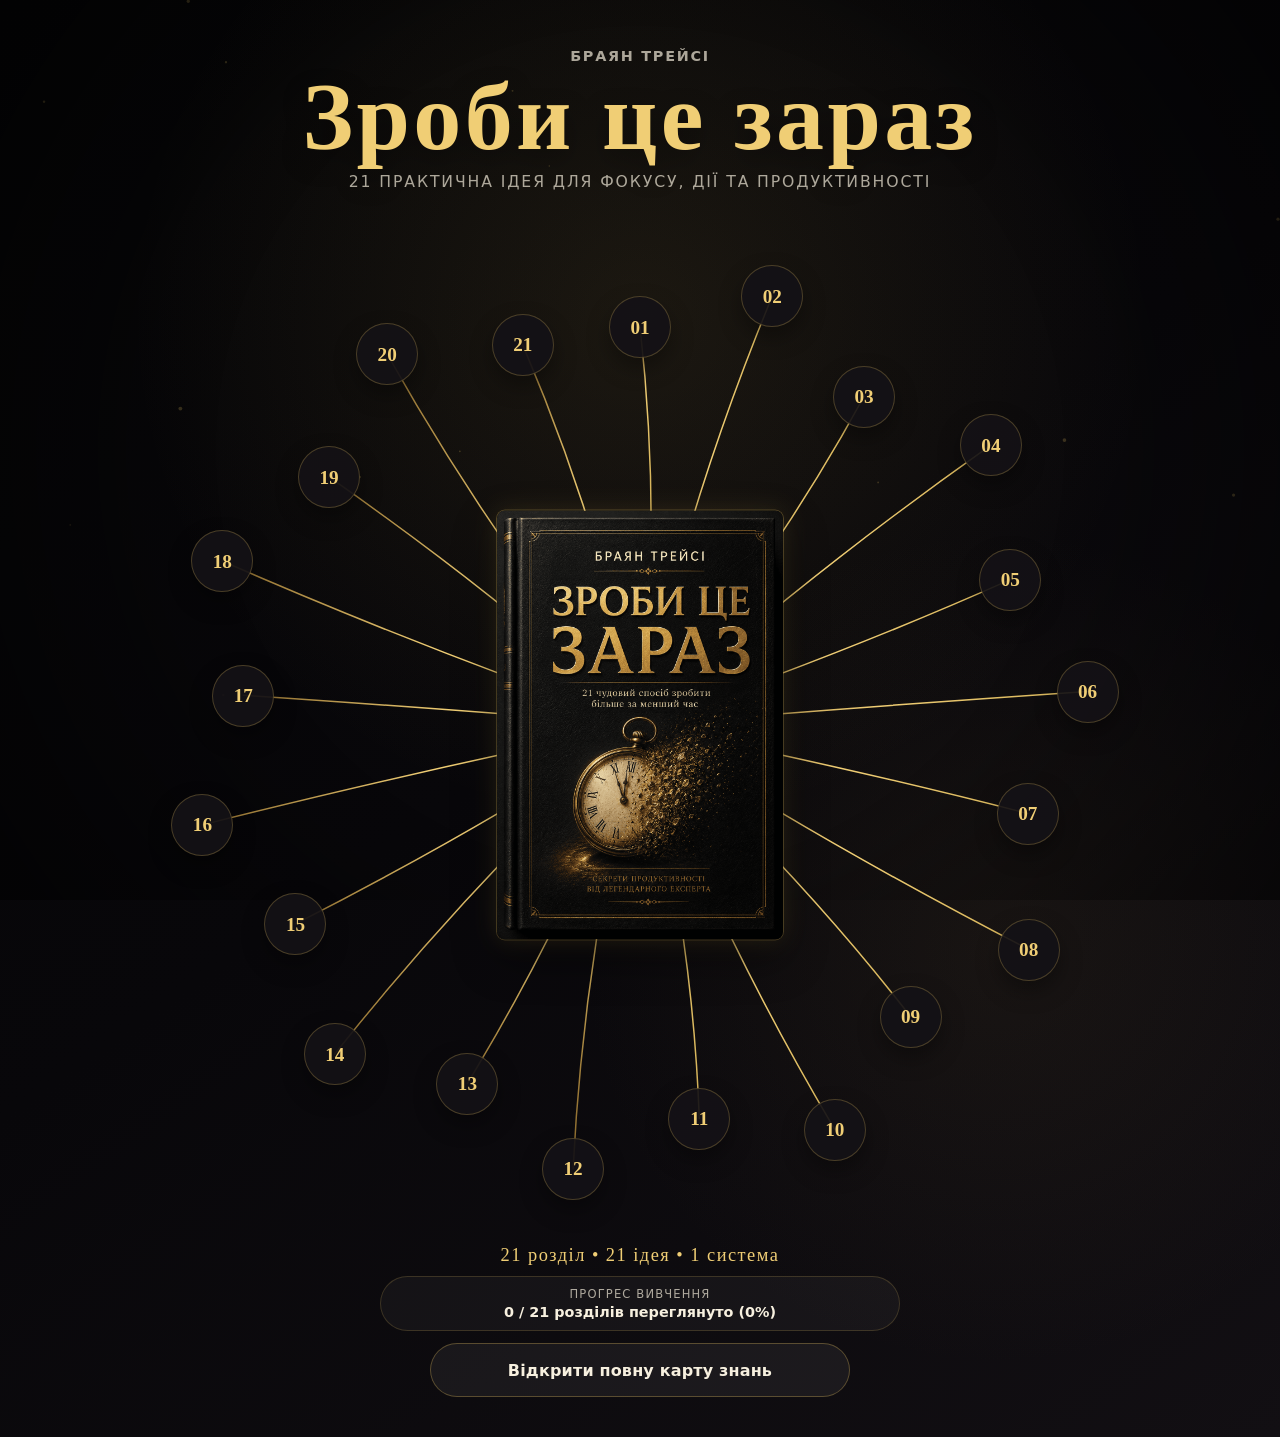
==== commit b03d28a4: "fix: чергове оновлення коду та тастворення нової сторінки кати знань" ====
--- a/index.html
+++ b/index.html
@@ -40,7 +40,7 @@
 
       <nav class="knowledge-cta" aria-label="Повна карта знань">
         <!-- Replace link with your final mind map page -->
-        <a class="map-link" href="knowledge-map.html">Відкрити повну карту знань</a>
+        <a class="map-link" href="./mindmap.html">Відкрити повну карту знань</a>
       </nav>
 
       <section class="chapter-modal" id="chapterModal" role="dialog" aria-modal="true" aria-labelledby="chapterTitle" hidden>
--- a/css/style.css
+++ b/css/style.css
@@ -336,7 +336,7 @@
   z-index: 10;
   display: grid;
   place-items: center;
-  padding: 18px;
+  padding: 0;
 }
 
 .chapter-modal[hidden],
@@ -355,6 +355,10 @@
 .book-dialog {
   position: relative;
   z-index: 1;
+  width: min(92vw, 720px);
+  max-height: min(88vh, 780px);
+  max-height: min(88dvh, 780px);
+  overflow-y: auto;
   border: 1px solid var(--border);
   border-radius: var(--radius);
   background: rgba(20, 18, 24, 0.98);
@@ -363,10 +367,7 @@
 }
 
 .chapter-dialog {
-  width: min(700px, 94vw);
-  max-height: min(760px, 90vh);
-  overflow-y: auto;
-  padding: clamp(24px, 4vw, 40px);
+  padding: clamp(18px, 5vw, 40px);
 }
 
 .chapter-topline {
@@ -463,8 +464,10 @@
 }
 
 .chapter-player {
+  width: 100%;
+  max-width: 100%;
   display: grid;
-  grid-template-columns: 48px 1fr;
+  grid-template-columns: auto minmax(0, 1fr);
   gap: 14px;
   align-items: center;
   margin-top: 26px;
@@ -538,10 +541,8 @@
 }
 
 .book-dialog {
-  width: min(960px, 94vw);
   display: grid;
   grid-template-columns: minmax(230px, 0.75fr) 1.25fr;
-  overflow: hidden;
 }
 
 .book-page {
@@ -625,29 +626,17 @@
   }
 }
 
-@media (max-width: 768px) {
-  :root {
-    --stage-size: 620px;
-    --book-size: 176px;
-    --node-size: 50px;
-  }
-
-  .app {
-    padding-inline: 12px;
-  }
-
-  .map-stage {
-    width: min(620px, 100%);
-  }
-}
-
-@media (max-width: 520px) {
+@media (max-width: 600px) {
   :root {
     --stage-size: calc(100vw - 20px);
     --book-size: clamp(85px, 25vw, 110px);
     --node-size: clamp(36px, 10vw, 42px);
   }
 
+  .app {
+    padding-inline: 12px;
+  }
+
   .map-stage {
     width: var(--stage-size);
     margin-top: 18px;
@@ -671,20 +660,17 @@
     margin-top: 18px;
   }
 
+  .chapter-dialog h2 {
+    font-size: clamp(2rem, 10vw, 3rem);
+    line-height: 1.05;
+  }
+
   .chapter-topline {
     display: grid;
   }
 
-  .chapter-player {
-    grid-template-columns: 44px minmax(0, 1fr);
-    gap: 12px;
-    padding: 12px;
-  }
-
   .book-dialog {
     grid-template-columns: 1fr;
-    max-height: 90vh;
-    overflow-y: auto;
   }
 
   .book-page {
@@ -697,10 +683,15 @@
   }
 }
 
-@media (max-width: 390px) {
-  :root {
-    --book-size: clamp(78px, 24vw, 102px);
-    --node-size: clamp(34px, 9.8vw, 38px);
+@media (max-width: 420px) {
+  .chapter-player {
+    grid-template-columns: 1fr;
+    gap: 12px;
+    padding: 12px;
+  }
+
+  .chapter-play {
+    justify-self: start;
   }
 }
 
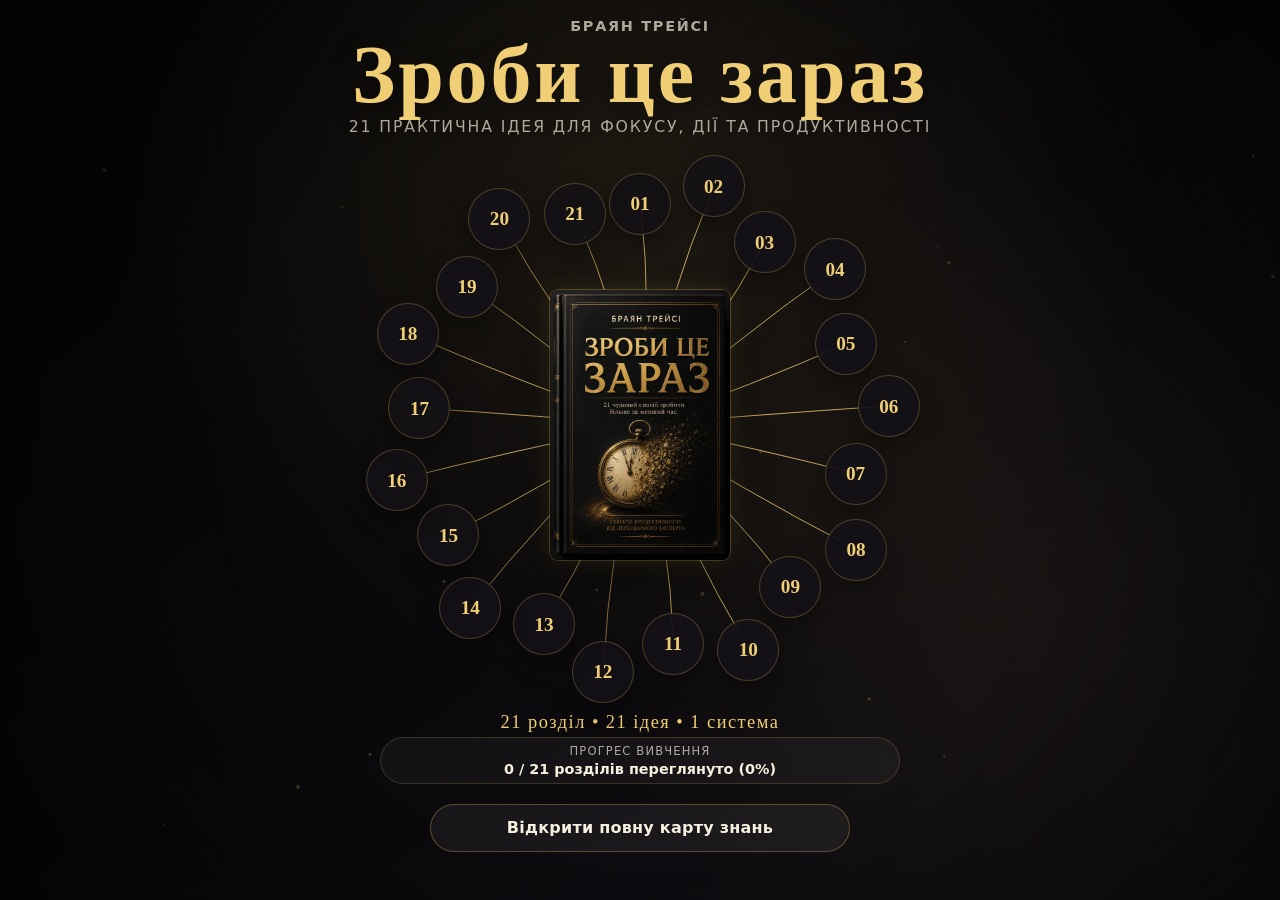
==== commit 4c042262: "fix: оновлення стилів та скрипту для карти" ====
--- a/index.html
+++ b/index.html
@@ -46,10 +46,10 @@
       <section class="chapter-modal" id="chapterModal" role="dialog" aria-modal="true" aria-labelledby="chapterTitle" hidden>
         <button class="modal-scrim" type="button" aria-label="Закрити розділ" data-close-chapter></button>
         <article class="chapter-dialog">
-          <button class="close-button" type="button" aria-label="Закрити розділ" data-close-chapter>×</button>
-          <div class="chapter-topline">
+          <div class="chapter-topline chapter-modal-header">
             <span class="chapter-badge" id="chapterNumber">✦ Розділ 01</span>
             <span class="participant-label" id="participantName">Ім'я учасника 1</span>
+            <button class="close-button" type="button" aria-label="Закрити розділ" data-close-chapter>×</button>
           </div>
           <h2 id="chapterTitle">Назва розділу</h2>
           <div class="gold-divider" aria-hidden="true"></div>
--- a/css/style.css
+++ b/css/style.css
@@ -59,7 +59,7 @@
 .app {
   position: relative;
   min-height: 100vh;
-  padding: clamp(20px, 4vw, 48px) 16px 40px;
+  padding: clamp(12px, 2vh, 24px) 16px clamp(14px, 2vh, 24px);
   isolation: isolate;
   overflow: hidden;
 }
@@ -104,10 +104,10 @@
 }
 
 .hero h1 {
-  margin: 8px 0 10px;
+  margin: 2px 0 4px;
   color: var(--gold-strong);
   font-family: Georgia, "Times New Roman", serif;
-  font-size: clamp(2.35rem, 7.5vw, 6.6rem);
+  font-size: clamp(2.1rem, 6.4vw, 5.7rem);
   line-height: 0.94;
   letter-spacing: 0.035em;
   text-shadow: 0 10px 26px rgba(0, 0, 0, 0.38);
@@ -115,9 +115,9 @@
 
 .map-stage {
   position: relative;
-  width: min(var(--stage-size, 1020px), 96vw);
+  width: min(var(--stage-size, 63vh), 670px, 90vw);
   aspect-ratio: 1;
-  margin: clamp(12px, 2.5vw, 24px) auto 0;
+  margin: clamp(2px, 0.6vh, 8px) auto 0;
   contain: layout;
 }
 
@@ -145,7 +145,7 @@
   left: 50%;
   top: 50%;
   z-index: 2;
-  width: clamp(150px, var(--book-size, 24vw), 286px);
+  width: clamp(128px, var(--book-size, 20vh), 238px);
   min-width: 128px;
   padding: 0;
   border: 0;
@@ -153,6 +153,7 @@
   transform: translate(-50%, -50%);
   animation: bookFloat 6s ease-in-out infinite;
   touch-action: manipulation;
+  transition: transform 0.36s var(--ease), filter 0.36s var(--ease);
 }
 
 .book-core img {
@@ -165,6 +166,12 @@
 .book-core:hover img,
 .book-core:focus-visible img {
   box-shadow: 0 20px 48px rgba(0, 0, 0, 0.54), 0 0 0 1px rgba(240, 206, 117, 0.62);
+}
+
+.book-core:hover,
+.book-core:focus-visible {
+  transform: translate(-50%, calc(-50% - 5px)) scale(1.02);
+  filter: drop-shadow(0 0 18px rgba(240, 206, 117, 0.18));
 }
 
 .chapter-node {
@@ -262,17 +269,17 @@
 
 .knowledge-cta {
   width: min(420px, 92vw);
-  margin: 12px auto 0;
+  margin: clamp(16px, 2.2vh, 24px) auto 0;
 }
 
 .book-strip {
   width: min(520px, 94vw);
-  margin: 10px auto 0;
+  margin: clamp(2px, 0.4vh, 5px) auto 0;
   text-align: center;
 }
 
 .book-strip p {
-  margin: 0 0 10px;
+  margin: 0 0 4px;
   color: var(--gold-strong);
   font-family: Georgia, "Times New Roman", serif;
   font-size: clamp(0.92rem, 2vw, 1.15rem);
@@ -283,7 +290,7 @@
   display: grid;
   gap: 3px;
   justify-items: center;
-  padding: 10px 14px;
+  padding: 6px 14px;
   border: 1px solid rgba(214, 180, 90, 0.2);
   border-radius: 999px;
   background: rgba(255, 255, 255, 0.04);
@@ -303,7 +310,7 @@
 
 .map-link {
   display: flex;
-  min-height: 54px;
+  min-height: 48px;
   align-items: center;
   justify-content: center;
   border: 1px solid rgba(214, 180, 90, 0.34);
@@ -311,15 +318,16 @@
   color: var(--text);
   background: rgba(255, 255, 255, 0.055);
   text-decoration: none;
-  font-weight: 700;
-  letter-spacing: 0.01em;
-  transition: transform 0.2s ease, background 0.2s ease, border-color 0.2s ease;
+  font-weight: 800;
+  letter-spacing: 0.015em;
+  transition: transform 0.32s var(--ease), background 0.32s ease, border-color 0.32s ease, box-shadow 0.32s ease;
 }
 
 .map-link:hover,
 .map-link:focus-visible {
   border-color: rgba(240, 206, 117, 0.58);
   background: rgba(214, 180, 90, 0.1);
+  box-shadow: 0 0 22px rgba(240, 206, 117, 0.16);
   transform: translateY(-2px);
 }
 
@@ -355,7 +363,7 @@
 .book-dialog {
   position: relative;
   z-index: 1;
-  width: min(92vw, 720px);
+  width: min(92vw, 685px);
   max-height: min(88vh, 780px);
   max-height: min(88dvh, 780px);
   overflow-y: auto;
@@ -367,13 +375,14 @@
 }
 
 .chapter-dialog {
-  padding: clamp(18px, 5vw, 40px);
+  padding: clamp(18px, 4.4vw, 34px);
 }
 
 .chapter-topline {
   display: flex;
   justify-content: space-between;
   gap: 14px;
+  padding-right: 78px;
   font-size: 0.78rem;
   font-weight: 800;
   letter-spacing: 0.1em;
@@ -393,6 +402,7 @@
 
 .participant-label {
   align-self: center;
+  max-width: 100%;
   color: var(--muted);
 }
 
@@ -400,7 +410,11 @@
   margin: 18px 42px 12px 0;
   color: var(--gold-strong);
   font-family: Georgia, "Times New Roman", serif;
-  font-size: clamp(1.65rem, 3.8vw, 2.7rem);
+  max-width: 100%;
+  overflow-wrap: break-word;
+  word-break: normal;
+  hyphens: auto;
+  font-size: clamp(1.42rem, 3vw, 2.28rem);
   line-height: 1.12;
   letter-spacing: 0.01em;
 }
@@ -541,13 +555,14 @@
 }
 
 .book-dialog {
+  width: min(88vw, 835px);
   display: grid;
   grid-template-columns: minmax(230px, 0.75fr) 1.25fr;
 }
 
 .book-page {
   min-height: 420px;
-  padding: clamp(28px, 5vw, 54px);
+  padding: clamp(24px, 4.2vw, 46px);
   color: #21170b;
   background: linear-gradient(145deg, #f4e3bd, #caa55f);
 }
@@ -555,13 +570,16 @@
 .book-cover-page {
   display: grid;
   place-items: center;
-  background: linear-gradient(145deg, #121015, #211b19);
+  background:
+    radial-gradient(circle at 50% 46%, rgba(240, 206, 117, 0.14), transparent 46%),
+    linear-gradient(145deg, #121015, #211b19);
 }
 
 .book-cover-page img {
-  width: min(220px, 74%);
+  width: min(270px, 90%);
   border-radius: 8px;
-  box-shadow: 0 20px 44px rgba(0, 0, 0, 0.42);
+  box-shadow: 0 24px 48px rgba(0, 0, 0, 0.5), 0 0 38px rgba(214, 180, 90, 0.22);
+  transform: translateY(-24px);
 }
 
 .book-page + .book-page {
@@ -580,12 +598,18 @@
 .book-page h2 {
   margin: 0 0 12px;
   font-family: Georgia, "Times New Roman", serif;
-  font-size: clamp(2rem, 4.8vw, 3.8rem);
-  line-height: 1;
+  max-width: 100%;
+  overflow-wrap: break-word;
+  word-break: normal;
+  hyphens: auto;
+  font-size: clamp(1.78rem, 3.75vw, 3rem);
+  line-height: 1.08;
 }
 
 .book-page p {
-  line-height: 1.68;
+  margin-top: 0;
+  margin-bottom: 12px;
+  line-height: 1.54;
 }
 
 @keyframes bookFloat {
@@ -612,25 +636,104 @@
 
 @media (min-width: 1920px) {
   :root {
-    --stage-size: 1120px;
-    --book-size: 270px;
-    --node-size: 66px;
+    --stage-size: 63vh;
+    --book-size: 18.8vh;
+    --node-size: clamp(46px, 5.3vh, 56px);
   }
 }
 
 @media (max-width: 1024px) {
   :root {
-    --stage-size: 860px;
-    --book-size: 230px;
-    --node-size: 58px;
+    --stage-size: 61vh;
+    --book-size: 18vh;
+    --node-size: clamp(44px, 5vh, 54px);
+  }
+}
+
+@media (max-width: 900px) and (orientation: portrait) {
+  .app {
+    min-height: 100vh;
+    min-height: 100svh;
+    display: flex;
+    flex-direction: column;
+    justify-content: center;
+  }
+}
+
+@media (max-width: 900px) and (orientation: portrait) and (min-height: 800px) {
+  .app {
+    padding-top: clamp(20px, 3vh, 40px);
+  }
+}
+
+@media (max-width: 768px) {
+  :root {
+    --book-size: clamp(106px, 15.5vh, 150px);
+    --node-size: clamp(38px, 4.8vh, 48px);
+  }
+
+  .book-core {
+    min-width: 0;
+  }
+
+  .chapter-dialog {
+    width: min(95vw, 560px);
+    padding-top: clamp(18px, 4.4vw, 34px);
+  }
+
+  .chapter-topline {
+    padding-right: 0;
+  }
+
+  .chapter-modal-header {
+    display: flex;
+    align-items: center;
+    justify-content: space-between;
+    width: 100%;
+    gap: 16px;
+    position: sticky;
+    top: 0;
+    z-index: 6;
+  }
+
+  .participant-label {
+    display: none;
+  }
+
+  .chapter-dialog h2 {
+    margin-right: 28px;
+    font-size: clamp(32px, 7vw, 48px);
+    line-height: 1.06;
+  }
+
+  .close-button {
+    top: 12px;
+    right: 12px;
+    width: 36px;
+    height: 36px;
+    font-size: 1.35rem;
+  }
+
+  .chapter-dialog .close-button {
+    position: static;
+    top: auto;
+    right: auto;
+    flex: 0 0 auto;
+    flex-shrink: 0;
+    margin: 0 0 0 auto;
+  }
+
+  .book-cover-page img {
+    max-height: 280px;
+    object-fit: contain;
   }
 }
 
 @media (max-width: 600px) {
   :root {
     --stage-size: calc(100vw - 20px);
-    --book-size: clamp(85px, 25vw, 110px);
-    --node-size: clamp(36px, 10vw, 42px);
+    --book-size: clamp(74px, 21.5vw, 96px);
+    --node-size: clamp(30px, 8.2vw, 36px);
   }
 
   .app {
@@ -647,13 +750,13 @@
   }
 
   .chapter-node .node-label {
-    display: block;
+    display: none;
     width: 70px;
-    font-size: 0.52rem;
+    font-size: 12px;
   }
 
   .chapter-node strong {
-    font-size: 0.92rem;
+    font-size: 12px;
   }
 
   .book-strip {
@@ -661,12 +764,13 @@
   }
 
   .chapter-dialog h2 {
-    font-size: clamp(2rem, 10vw, 3rem);
-    line-height: 1.05;
-  }
-
-  .chapter-topline {
-    display: grid;
+    margin-right: 34px;
+    font-size: clamp(32px, 7vw, 48px);
+    line-height: 1.08;
+  }
+
+  .chapter-modal-header {
+    display: flex;
   }
 
   .book-dialog {
@@ -675,6 +779,18 @@
 
   .book-page {
     min-height: auto;
+    padding: clamp(18px, 5vw, 28px);
+  }
+
+  .book-cover-page {
+    padding-block: 10px 4px;
+  }
+
+  .book-cover-page img {
+    width: min(232px, 78%);
+    max-height: 280px;
+    object-fit: contain;
+    transform: translateY(-10px);
   }
 
   .book-page + .book-page {
